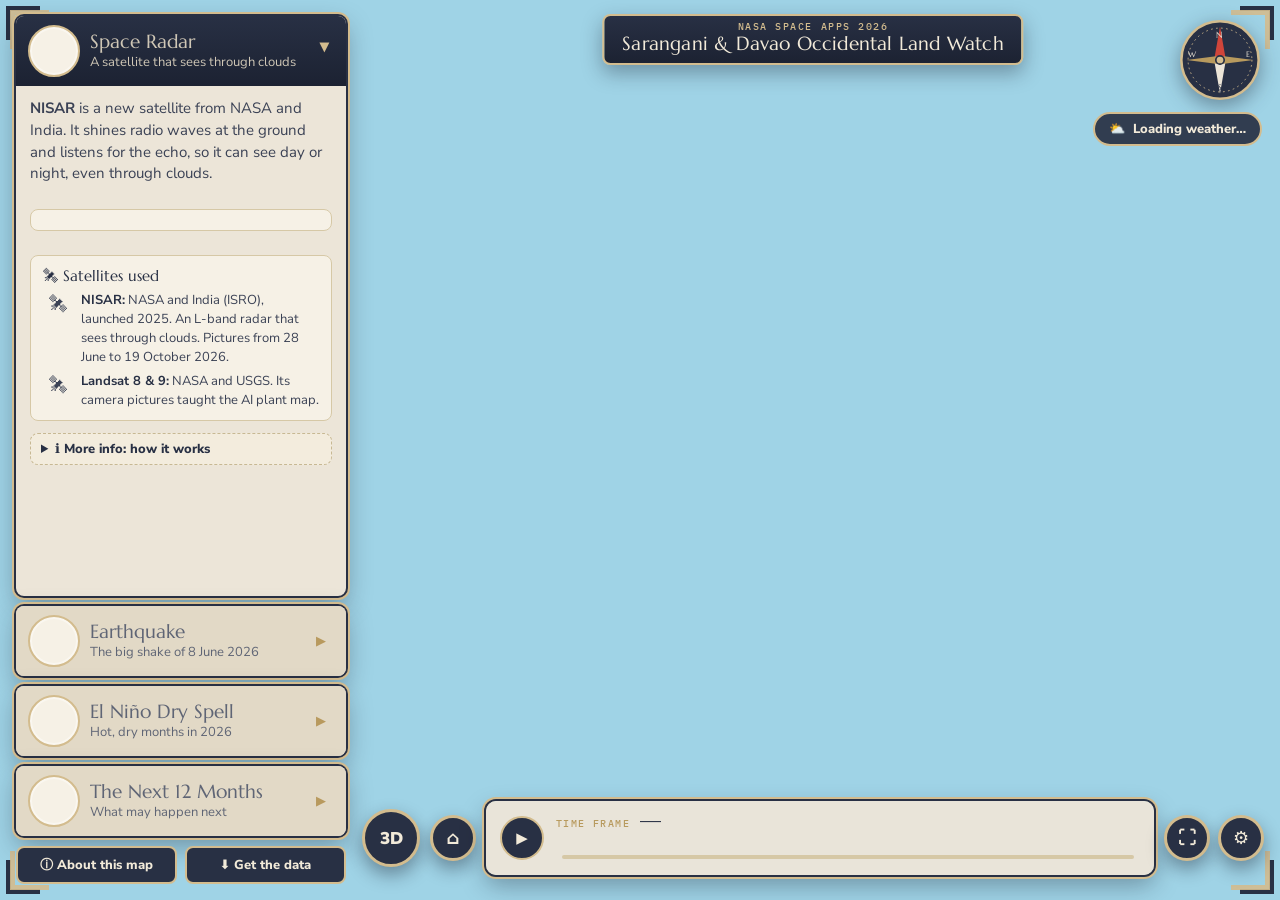
==== docs/index.html @ 18518cca "Web map: rename 'For grown-ups' boxes to 'More info' Co-Authored-By: Claude Opus 5.5 <noreply@anthro" ====
<!doctype html>
<html lang="en">
<head>
<meta charset="utf-8">
<meta name="viewport" content="width=device-width, initial-scale=1, viewport-fit=cover">
<meta name="mobile-web-app-capable" content="yes">
<meta name="apple-mobile-web-app-capable" content="yes">
<meta name="apple-mobile-web-app-status-bar-style" content="black-translucent">
<meta name="theme-color" content="#283044">
<link rel="manifest" href="manifest.webmanifest">
<title>Sarangani & Davao Occidental Land Watch</title>
<meta name="description" content="An easy map of Sarangani and Davao Occidental: NASA-ISRO NISAR space radar, the 8 June 2026 earthquake, the El Niño dry spell and what may happen in the next 12 months. NASA Space Apps 2026.">
<link rel="preconnect" href="https://fonts.googleapis.com">
<link rel="preconnect" href="https://fonts.gstatic.com" crossorigin>
<link rel="stylesheet" href="https://fonts.googleapis.com/css2?family=Marcellus&family=Nunito+Sans:opsz,wght@6..12,400;6..12,600;6..12,800;6..12,900&family=IBM+Plex+Mono:wght@500&display=swap">
<link rel="stylesheet" href="https://api.mapbox.com/mapbox-gl-js/v3.12.0/mapbox-gl.css">
<script src="https://api.mapbox.com/mapbox-gl-js/v3.12.0/mapbox-gl.js"></script>
<script src="config.js"></script>
<style>
/* Layout (from the team's sketch): a framed full-screen 3D map; a left column of four topic cards (F1–F4);
   compass top-right; a 3D button and a TIMEFRAME bar along the bottom of the map; About in the bottom-left corner.
   Words are written so a child can follow; the science sits in "More info" boxes. */
:root{
  --parch:#ece5d8; --parch2:#e2d9c6; --card:#f6f1e6; --ink:#3b4255; --ink2:#5f6575; --navy:#283044; --navy2:#1c2232;
  --gold:#d3bc8e; --gold2:#b89a5e; --teal:#3fb7b0; --quake:#d0453a; --leaf:#4f9a4a; --sun:#e8a33a; --sky:#5aa9d6;
  --display:"Marcellus", "Palatino Linotype", Georgia, serif;
  --body:"Nunito Sans", "Segoe UI", system-ui, sans-serif;
  --mono:"IBM Plex Mono", ui-monospace, Consolas, monospace;
  --railW:330px; --gap:16px; --barH:92px;
  color-scheme:light;
}
*{box-sizing:border-box}
[hidden]{display:none!important}
html,body{height:100%;margin:0;overflow:hidden;overscroll-behavior:none}
body{position:fixed;inset:0;width:100%;height:100%;height:100dvh}
body{font:15px/1.45 var(--body);color:var(--ink);background:#9fd3e6}
#map{position:absolute;inset:0;overflow:hidden}
#fx{position:absolute;inset:0;pointer-events:none;z-index:1}
button{font-family:var(--body)}
button:focus-visible,select:focus-visible,input:focus-visible,a:focus-visible,summary:focus-visible{outline:3px solid var(--gold2);outline-offset:2px}

/* frame corners */
.corner{position:absolute;width:34px;height:34px;z-index:2;pointer-events:none;border:5px solid var(--navy)}
.corner::after{content:"";position:absolute;inset:-5px;border:inherit;border-color:var(--gold);transform:translate(4px,4px);opacity:.9}
.c-tl{top:6px;left:6px;border-right:none;border-bottom:none}.c-tr{top:6px;right:6px;border-left:none;border-bottom:none}
.c-bl{bottom:6px;left:6px;border-right:none;border-top:none}.c-br{bottom:6px;right:6px;border-left:none;border-top:none}
.c-tr::after,.c-br::after{transform:translate(-4px,4px)} .c-bl::after{transform:translate(4px,-4px)} .c-br::after{transform:translate(-4px,-4px)}

/* title plate (top centre of the map) */
.plate{position:absolute;top:14px;left:calc(var(--railW) + var(--gap)*2 + (100vw - var(--railW) - var(--gap)*3)/2);transform:translateX(-50%);z-index:3;
  background:linear-gradient(180deg,var(--navy),var(--navy2));color:#f2ead9;border:2px solid var(--gold);border-radius:8px;padding:6px 18px 7px;text-align:center;
  box-shadow:0 8px 20px rgba(20,25,40,.35);white-space:nowrap}
.plate small{display:block;font:500 9.5px/1 var(--mono);letter-spacing:.16em;text-transform:uppercase;color:var(--gold)}
.plate b{font:400 19px/1.25 var(--display);letter-spacing:.01em}

/* left column of topic cards */
.rail{position:absolute;top:var(--gap);left:var(--gap);bottom:var(--gap);width:var(--railW);z-index:3;display:flex;flex-direction:column;gap:10px}
.card{background:var(--parch);border-radius:8px;box-shadow:0 0 0 2px var(--navy),0 0 0 4px var(--gold),0 10px 26px rgba(20,25,40,.35);display:flex;flex-direction:column;min-height:0;flex:none;overflow:hidden}
.card.open{flex:1}
.card-h{all:unset;cursor:pointer;display:grid;grid-template-columns:52px 1fr 18px;gap:10px;align-items:center;padding:9px 12px;background:var(--parch2)}
.card.open .card-h{background:linear-gradient(180deg,var(--navy),var(--navy2));color:#f2ead9}
.card-h .ic{width:52px;height:52px;border-radius:50%;display:grid;place-items:center;background:var(--card);border:2px solid var(--gold);box-shadow:inset 0 0 0 2px #fff6}
.card-h .ic svg{width:34px;height:34px}
.card-h b{display:block;font:400 19px/1.15 var(--display)}
.card-h span{display:block;font-size:13px;color:var(--ink2)}
.card.open .card-h span{color:#cfc7b6}
.card-h .chev{font-size:13px;color:var(--gold2);transition:transform .2s}
.card.open .card-h .chev{transform:rotate(90deg);color:var(--gold)}
.card-b{display:none;overflow-y:auto;overscroll-behavior:contain;padding:12px 14px 16px;min-height:0;flex:1}
.card.open .card-b{display:flex;flex-direction:column;gap:12px}
.lead{font-size:15px;margin:0}
.views{display:flex;flex-wrap:wrap;gap:6px}
.views button{border:2px solid #cdbf9f;background:var(--card);color:var(--ink);border-radius:999px;padding:6px 11px;font:800 13px var(--body);cursor:pointer;display:flex;gap:6px;align-items:center}
.views button[aria-pressed="true"]{background:var(--navy);border-color:var(--gold);color:#f2ead9}
.box{background:var(--card);border:1px solid #d6c8a6;border-radius:8px;padding:10px 12px}
.box h3{font:400 15px var(--display);color:var(--navy);margin:0 0 6px}
.legend .ramp{height:16px;border-radius:999px;margin:4px 0 4px;box-shadow:inset 0 0 0 1px rgba(0,0,0,.15)}
.legend .ends{display:flex;justify-content:space-between;gap:10px;font:800 12.5px var(--body);color:var(--ink)}
.legend .ends span:last-child{text-align:right}
.legend .nums{display:flex;justify-content:space-between;font:11px var(--mono);color:var(--ink2);margin-top:2px}
.legend ul{list-style:none;margin:0;padding:0;display:grid;gap:4px;font-size:13.5px}
.legend li{display:flex;gap:8px;align-items:center}
.sw{width:16px;height:16px;border-radius:4px;flex:none;border:1px solid rgba(0,0,0,.18)}
.vnote{font-size:14px;margin:0}
.seen{margin:8px 0 0;font-size:12.5px;color:var(--ink2)} .seen b{color:var(--navy)}
.sats{display:grid;gap:6px}
.sats div{display:grid;grid-template-columns:30px 1fr;gap:8px;align-items:start;font-size:13px}
.sats i{font-style:normal;font-size:18px;text-align:center}
.sats b{color:var(--navy)}
.big{display:grid;grid-template-columns:1fr 1fr;gap:8px}
.big div{background:var(--card);border:1px solid #d6c8a6;border-radius:8px;padding:8px 10px}
.big b{display:block;font:400 24px var(--display);color:var(--quake);font-variant-numeric:tabular-nums}
.big span{font-size:12.5px;color:var(--ink2)}
.big .wide{grid-column:1/-1}
.facts{display:grid;gap:6px;margin:0}
.facts div{display:grid;grid-template-columns:30px 1fr;gap:8px;align-items:start;font-size:14px}
.facts i{font-style:normal;font-size:20px;line-height:1.2;text-align:center}
.facts b{color:var(--navy)}
details{border:1px dashed #c7b893;border-radius:8px;padding:6px 10px;background:#f3ecdd}
summary{cursor:pointer;font:800 13px var(--body);color:var(--navy)}
details p,details li{font-size:13px;color:var(--ink2)}
details ul{padding-left:18px;margin:6px 0}
.note{font-size:13px;color:var(--ink2);margin:6px 0 0}
svg text{fill:var(--ink2);font:10px var(--mono)}
.xsec{width:100%;height:auto;border:1px solid #d6c8a6;border-radius:6px}
.xsec text{font:9.5px var(--mono);fill:#3b4255}
.mlt{width:100%;border-collapse:collapse;margin-top:6px;font-size:12.5px}.mlt th,.mlt td{border-bottom:1px solid #d6c8a6;padding:4px 6px;text-align:left}.mlt td.n{text-align:right;font-variant-numeric:tabular-nums}.mlt tr.best td{font-weight:800;color:var(--navy)}
.news{display:grid;gap:6px}
.news a{display:block;text-decoration:none;color:var(--ink);background:var(--card);border:1px solid #d6c8a6;border-left:3px solid var(--gold2);border-radius:6px;padding:7px 10px}
.news span{display:block;font:11px var(--mono);color:var(--ink2)} .news b{font-weight:700;font-size:13.5px}
.toggle{display:flex;gap:8px;align-items:center;font:700 14px var(--body);cursor:pointer}
.toggle input{width:18px;height:18px;accent-color:var(--navy)}
.foot{display:flex;gap:8px;flex:none}
.foot button,.foot a{flex:1;display:flex;gap:6px;align-items:center;justify-content:center;border:2px solid var(--gold);background:var(--navy);color:#f2ead9;border-radius:8px;padding:8px;font:800 13px var(--body);cursor:pointer;text-decoration:none}

/* bottom TIMEFRAME bar */
.bar{position:absolute;left:calc(var(--railW) + var(--gap)*2);right:var(--gap);bottom:var(--gap);height:var(--barH);z-index:3;display:grid;grid-template-columns:auto auto 1fr auto;gap:10px;align-items:center}
.round{width:58px;height:58px;border-radius:50%;border:3px solid var(--gold);background:var(--navy);color:#f2ead9;font:900 17px var(--body);cursor:pointer;box-shadow:0 8px 18px rgba(20,25,40,.4);display:grid;place-items:center}
.round[aria-pressed="false"]{background:var(--card);color:var(--navy)}
.round.sm{width:46px;height:46px;font-size:18px}
.tl{background:rgba(236,229,216,.97);border-radius:10px;box-shadow:0 0 0 2px var(--navy),0 0 0 4px var(--gold),0 10px 24px rgba(20,25,40,.35);padding:8px 14px 8px;display:grid;grid-template-columns:auto 1fr;gap:4px 12px;align-items:center;min-width:0}
.tl .play{grid-row:1/3;width:44px;height:44px;border-radius:50%;border:2px solid var(--gold);background:var(--navy);color:#f2ead9;font-size:15px;cursor:pointer}
.tl .play:disabled{opacity:.35;cursor:default}
.tl-top{display:flex;gap:10px;align-items:baseline;min-width:0}
.tl-top b{font:400 21px/1.1 var(--display);color:var(--navy);white-space:nowrap}
.tl-top span{font-size:12.5px;color:var(--ink2);white-space:nowrap;overflow:hidden;text-overflow:ellipsis}
.tl-top .tag{font:500 10px var(--mono);letter-spacing:.14em;color:var(--gold2);text-transform:uppercase}
.steps{display:flex;align-items:flex-end;min-width:0;height:30px;position:relative}
.steps::before{content:"";position:absolute;left:6px;right:6px;bottom:8px;height:4px;border-radius:2px;background:#d6c8a6}
.steps button{all:unset;flex:1;min-width:0;position:relative;height:30px;cursor:pointer;display:flex;flex-direction:column;align-items:center;justify-content:flex-end}
.steps button i{width:12px;height:12px;border-radius:50%;background:var(--card);border:2px solid var(--gold2);margin-bottom:4px;z-index:1}
.steps button[aria-current="true"] i{width:18px;height:18px;background:var(--navy);border-color:var(--gold);margin-bottom:1px}
.steps button span{position:absolute;top:-2px;font:700 10.5px var(--body);color:var(--ink2);white-space:nowrap}
.steps button[aria-current="true"] span{color:var(--navy)}

/* floating instruments */
.compass{position:absolute;top:max(18px,env(safe-area-inset-top));right:max(18px,env(safe-area-inset-right));width:84px;height:84px;z-index:3;cursor:pointer;border:none;background:none;padding:0;filter:drop-shadow(0 6px 10px rgba(20,25,40,.4))}
.compass svg{width:100%;height:100%;transition:transform .15s linear}
.wxchip{position:absolute;top:112px;right:18px;z-index:3;background:rgba(40,48,68,.92);color:#f2ead9;border:2px solid var(--gold);border-radius:999px;padding:6px 14px;font:800 13px var(--body);display:flex;gap:8px;align-items:center;cursor:pointer}
.wxchip i{font-style:normal}
.pop{position:absolute;right:18px;z-index:4;width:310px;max-width:calc(100vw - 36px);max-height:calc(100vh - 170px - var(--barH));overflow-y:auto;background:var(--parch);border-radius:8px;box-shadow:0 0 0 2px var(--navy),0 0 0 4px var(--gold),0 12px 30px rgba(20,25,40,.4);padding:12px 14px;display:flex;flex-direction:column;gap:10px}
.pop h3{font:400 17px var(--display);color:var(--navy);margin:0;display:flex;justify-content:space-between;align-items:center}
.pop h3 button{all:unset;cursor:pointer;font-size:18px;color:var(--ink2);padding:0 4px}
#wxpop{top:156px} #setpop{bottom:calc(var(--barH) + var(--gap) + 10px)}
.wx{display:grid;gap:6px}
.wx button{display:grid;grid-template-columns:28px 1fr auto;gap:10px;align-items:center;text-align:left;border:1px solid #d6c8a6;background:var(--card);border-radius:6px;padding:7px 10px;cursor:pointer;font:14px var(--body);color:var(--ink)}
.wx b{font-weight:800}.wx small{display:block;color:var(--ink2);font-size:12px}
.wx .t{font:400 20px var(--display);color:var(--navy)}
.chips{display:flex;gap:6px;flex-wrap:wrap}
.chips button{border:1px solid #c7b893;background:var(--card);color:var(--ink);border-radius:999px;padding:5px 11px;font:700 12.5px var(--body);cursor:pointer}
.chips button[aria-pressed="true"]{background:var(--navy);border-color:var(--gold);color:#f2ead9}
input[type=range]{width:100%;accent-color:var(--gold2)}
.mapboxgl-ctrl-group{border:1px solid var(--gold)!important;background:var(--card)!important}
.mapboxgl-ctrl-top-right{top:150px!important;right:8px!important}
.mapboxgl-ctrl-bottom-right{bottom:calc(var(--barH) + var(--gap) + 4px)!important}
.mapboxgl-ctrl-bottom-left{left:calc(var(--railW) + var(--gap)*2)!important;bottom:calc(var(--barH) + var(--gap) + 4px)!important}
/* markers */
.mapboxgl-marker{position:absolute;top:0;left:0}
.wp{width:34px;height:46px;cursor:pointer;filter:drop-shadow(0 3px 4px rgba(10,20,40,.5))}
.wp-label{position:absolute;top:44px;left:50%;transform:translateX(-50%);white-space:nowrap;font:800 11.5px var(--body);color:#fff;text-shadow:0 1px 2px #1c2232,0 0 6px #1c2232}
.mapboxgl-popup-content{font:13.5px var(--body);color:var(--ink);background:var(--parch);border:2px solid var(--gold);border-radius:6px;padding:12px 14px;box-shadow:0 8px 24px rgba(20,25,40,.35)}
.mapboxgl-popup-content b{font:400 16px var(--display);color:var(--navy)}
.mapboxgl-popup-tip{border-top-color:var(--gold)!important;border-bottom-color:var(--gold)!important}
/* about dialog and token */
dialog{border:none;border-radius:10px;padding:0;max-width:640px;width:calc(100vw - 32px);background:var(--parch);color:var(--ink);box-shadow:0 0 0 2px var(--navy),0 0 0 4px var(--gold),0 20px 50px rgba(20,25,40,.5)}
dialog::backdrop{background:rgba(20,25,40,.45)}
dialog .in{padding:18px 20px;max-height:80vh;overflow-y:auto}
dialog h2{font:400 22px var(--display);color:var(--navy);margin:0 0 8px}
dialog h3{font:400 16px var(--display);color:var(--navy);margin:14px 0 4px}
dialog ul{padding-left:18px;margin:4px 0;font-size:13.5px}
dialog .close{float:right;border:2px solid var(--gold);background:var(--navy);color:#f2ead9;border-radius:999px;padding:4px 12px;font:800 13px var(--body);cursor:pointer}
#token{position:absolute;inset:0;display:grid;place-items:center;background:var(--parch);z-index:9;padding:16px}
#token form{max-width:460px;display:grid;gap:10px}
#token input{font:14px var(--mono);padding:9px;border-radius:6px;border:1px solid #c7b893;background:var(--card)}
#token button{padding:10px;border-radius:6px;border:2px solid var(--gold);background:var(--navy);color:#f2ead9;font:800 14px var(--body);cursor:pointer}
.topicnav{display:none}

/* phones: topic icons in a row, the open card as a bottom sheet, the time bar just above it */
@media (max-width:760px){
  :root{--railW:0px;--gap:8px;--barH:74px;--sheet:44vh}
  .corner,.plate{display:none}
  .rail{top:auto;left:8px;right:8px;width:auto;bottom:8px;height:var(--sheet);gap:0;background:var(--parch);border-radius:10px;box-shadow:0 0 0 2px var(--navy),0 0 0 4px var(--gold),0 10px 26px rgba(20,25,40,.35);overflow:hidden}
  .topicnav{display:flex;gap:4px;padding:6px;background:var(--navy);flex:none}
  .topicnav button{flex:1;border:2px solid transparent;background:transparent;color:#f2ead9;border-radius:8px;padding:4px 2px;font:800 11px var(--body);display:flex;flex-direction:column;align-items:center;gap:2px;cursor:pointer}
  .topicnav button svg{width:26px;height:26px}
  .topicnav button[aria-selected="true"]{background:var(--parch);color:var(--navy);border-color:var(--gold)}
  .card{box-shadow:none;border-radius:0;display:none}
  .card.open{display:flex}
  .card-h{display:none}
  .foot{padding:6px 8px 8px;background:var(--parch)}
  .bar{left:8px;right:8px;bottom:calc(var(--sheet) + 16px);grid-template-columns:auto 1fr auto;gap:6px}
  .bar #home{display:none}
  .round{width:48px;height:48px;font-size:14px}
  .round.sm{width:40px;height:40px}
  .tl{padding:6px 10px;gap:2px 8px}
  .tl .play{width:36px;height:36px}
  .tl-top b{font-size:16px} .tl-top .tag{display:none}
  .steps button:not([aria-current="true"]) span{display:none}
  .compass{width:60px;height:60px}
  .wxchip{top:80px;right:10px;font-size:12px}
  #wxpop{top:118px}
  .mapboxgl-ctrl-top-right{top:116px!important}
  .mapboxgl-ctrl-bottom-left,.mapboxgl-ctrl-bottom-right{bottom:calc(var(--sheet) + var(--barH) + 22px)!important;left:8px!important}
}
@media (min-width:761px) and (max-height:820px){
  .card:not(.open) .card-h{grid-template-columns:38px 1fr 14px;padding:6px 10px}
  .card:not(.open) .card-h .ic{width:38px;height:38px} .card:not(.open) .card-h .ic svg{width:26px;height:26px}
  .card:not(.open) .card-h b{font-size:16px} .card:not(.open) .card-h span span{display:none}
  .rail{gap:8px} .foot button,.foot a{padding:6px}
}
.fshint{position:absolute;left:calc(var(--railW) + var(--gap)*2 + (100vw - var(--railW) - var(--gap)*3)/2);top:76px;transform:translateX(-50%);z-index:5;background:var(--navy);color:#f2ead9;border:2px solid var(--gold);border-radius:999px;padding:8px 16px;font:800 14px var(--body);cursor:pointer;box-shadow:0 8px 20px rgba(20,25,40,.4)}
@media (prefers-reduced-motion: reduce){ *{transition:none!important} }
</style>
</head>
<body>
<div id="map" role="region" aria-label="3D map of Sarangani and Davao Occidental"></div>
<canvas id="fx" aria-hidden="true"></canvas>
<div class="corner c-tl"></div><div class="corner c-tr"></div><div class="corner c-bl"></div><div class="corner c-br"></div>

<div id="token" hidden>
  <form id="tokenForm">
    <b style="font:400 22px var(--display);color:var(--navy)">Paste your public Mapbox token</b>
    <p class="note">Paste a public token (starts with <code>pk.</code>) from account.mapbox.com. It is kept only in this browser.</p>
    <input id="tokenInput" placeholder="pk.eyJ1Ijoi…" autocomplete="off" spellcheck="false" required>
    <button type="submit">Open the map</button>
  </form>
</div>

<div class="plate"><small>NASA Space Apps 2026</small><b>Sarangani &amp; Davao Occidental Land Watch</b></div>

<button class="compass" id="compass" aria-label="Turn the map so north is up">
  <svg viewBox="0 0 100 100" id="rose">
    <circle cx="50" cy="50" r="46" fill="#283044" stroke="#d3bc8e" stroke-width="3"/>
    <circle cx="50" cy="50" r="38" fill="none" stroke="#d3bc8e" stroke-width="1" stroke-dasharray="2 4"/>
    <polygon points="50,10 57,50 50,44 43,50" fill="#d0453a"/>
    <polygon points="50,90 57,50 50,56 43,50" fill="#ece5d8"/>
    <polygon points="10,50 50,45 44,50 50,55" fill="#b89a5e"/>
    <polygon points="90,50 50,45 56,50 50,55" fill="#b89a5e"/>
    <circle cx="50" cy="50" r="5" fill="#d3bc8e" stroke="#283044" stroke-width="2"/>
    <text x="50" y="24" text-anchor="middle" style="font:11px Marcellus,Georgia,serif;fill:#ece5d8">N</text>
    <text x="50" y="86" text-anchor="middle" style="font:9px Marcellus,Georgia,serif;fill:#283044">S</text>
    <text x="17" y="47" text-anchor="middle" style="font:9px Marcellus,Georgia,serif;fill:#ece5d8">W</text>
    <text x="83" y="47" text-anchor="middle" style="font:9px Marcellus,Georgia,serif;fill:#ece5d8">E</text>
  </svg>
</button>
<button class="wxchip" id="wxchip" aria-expanded="false" aria-controls="wxpop"><i>⛅</i><span>Loading weather…</span></button>

<div class="pop" id="wxpop" hidden>
  <h3>Weather right now <button aria-label="Close" data-close="wxpop">✕</button></h3>
  <div class="wx" id="wxlist"><p class="note">Loading live weather…</p></div>
  <p class="note" id="wxtime" style="margin:0"></p>
  <div class="chips">
    <button id="fx-clouds" aria-pressed="true">☁ Clouds</button>
    <button id="fx-rain" aria-pressed="false">🌧 Rain</button>
    <button id="fx-live" aria-pressed="true">Follow real weather</button>
  </div>
  <p class="note" style="margin:0">Tap a town to fly there. The clouds and rain on the map follow the real weather in these towns.</p>
</div>

<div class="pop" id="setpop" hidden>
  <h3>Map settings <button aria-label="Close" data-close="setpop">✕</button></h3>
  <label class="note" for="opacity" style="margin:0">See-through colours</label>
  <input type="range" id="opacity" min="0" max="100" value="80">
  <div class="chips">
    <button data-light="dawn" aria-pressed="false">🌅 Dawn</button>
    <button data-light="day" aria-pressed="true">☀ Day</button>
    <button data-light="dusk" aria-pressed="false">🌇 Dusk</button>
    <button data-light="night" aria-pressed="false">🌙 Night</button>
  </div>
  <div class="chips">
    <button id="b3dobj" aria-pressed="true">🏠 3D buildings</button>
    <button id="labels" aria-pressed="true">🔤 Place names</button>
    <button id="roadsTop" aria-pressed="true">🛣 Roads on top</button>
  </div>
  <div class="chips" id="towns"></div>
</div>

<aside class="rail" id="rail" aria-label="Topics">
  <nav class="topicnav" id="topicnav" role="tablist" aria-label="Topics"></nav>

  <section class="card open" data-topic="radar">
    <button class="card-h" aria-expanded="true"><span class="ic" data-icon="radar"></span><span><b>Space Radar</b><span>A satellite that sees through clouds</span></span><span class="chev">▶</span></button>
    <div class="card-b">
      <p class="lead"><b>NISAR</b> is a new satellite from NASA and India. It shines radio waves at the ground and listens for the echo, so it can see day or night, even through clouds.</p>
      <div class="views" data-views="radar"></div>
      <div class="box legend" data-legend="radar"></div>
      <p class="vnote" data-vnote="radar"></p>
      <div class="box"><h3>🛰 Satellites used</h3><div class="sats"><div><i>🛰</i><span><b>NISAR:</b> NASA and India (ISRO), launched 2025. An L-band radar that sees through clouds. Pictures from 28 June to 19 October 2026.</span></div><div><i>🛰</i><span><b>Landsat 8 & 9:</b> NASA and USGS. Its camera pictures taught the AI plant map.</span></div></div></div>
      <details><summary>ℹ More info: how it works</summary>
        <p>NISAR L2 GCOV (NASA-ISRO, provisional): HH and HV backscatter from 10 m multilooked to 30 m. Each month averages every pass in power: September (4 passes) and October (3 dates, 7 frames) each cover both provinces. June (one pass, 28 June) is left out of the monthly view.</p>
        <p>"What changed" (September → October): for every same-track, same-frame pair (20/23/25 Sep → 14/17/19 Oct), the later pass minus the earlier in dB, then averaged per pixel: 5 HH pairs (99.9% of the area, median +0.46 dB, 10% rose by more than 2 dB) and 3 HV pairs (87%, median +0.34 dB). Same geometry in each pair, so the change is on the ground. It matches the rain record: 28 mm in August, 68 mm in September, 122 mm in October (GPM IMERG). The single-pass pairs from 28 June are in the data repository.</p>
        <p>"AI plant map": gradient-boosted trees learned Landsat EVI and NDMI from NISAR HH/HV, texture and SRTM terrain (168,000 pixels seen by both within 8 days). 5 km block cross-validation:</p>
        <table class="mlt" id="mltable"></table>
        <p>"Land types": a classifier learned the 2020 land-cover map from June–October NISAR statistics plus terrain, then mapped 2026. Confident disagreement with 2020 is shown as possible change.</p>
        <table class="mlt" id="lctable"></table>
      </details>
    </div>
  </section>

  <section class="card" data-topic="quake">
    <button class="card-h" aria-expanded="false"><span class="ic" data-icon="quake"></span><span><b>Earthquake</b><span>The big shake of 8 June 2026</span></span><span class="chev">▶</span></button>
    <div class="card-b">
      <p class="lead">A very strong earthquake shook the area. See where hills may have slid.</p>
      <div class="views" data-views="quake"></div>
      <div class="box legend" data-legend="quake"></div>
      <p class="vnote" data-vnote="quake"></p>
      <label class="toggle" id="spotsRow"><input type="checkbox" id="spots" checked> 🔴 Show possible landslide spots</label>
      <div class="big">
        <div><b>305</b><span>spots where a hill may have slid</span></div>
        <div><b>165 ha</b><span>of bare ground, about 230 football fields</span></div>
      </div>
      <div class="box"><h3>🌏 What happened</h3>
<div class="facts">
        <div><i>🕖</i><span><b>When:</b> Monday 8 June 2026, 7:37 in the morning, the first day of school.</span></div>
        <div><i>📍</i><span><b>Where:</b> under the sea, about 32 km south of Maasim (the red circle on the map).</span></div>
        <div><i>💥</i><span><b>How strong:</b> magnitude 7.8. That is a very big earthquake.</span></div>
        <div><i>❓</i><span><b>Why:</b> the sea floor slowly slides under Mindanao at the <b>Cotabato Trench</b>. It got stuck, then suddenly slipped.</span></div>
        <div><i>🌊</i><span><b>What happened:</b> a tsunami (up to 2.5 m), parts of the coast pushed up by up to 2 m, hills slid, many houses broke. At least 106 people died.</span></div>
      </div>
      <svg class="xsec" viewBox="0 0 320 132" role="img" aria-label="Drawing: the sea floor sinks under Mindanao at the Cotabato Trench; the earthquake started where they were stuck.">
        <rect x="0" y="0" width="320" height="132" fill="#f6f1e6"/>
        <path d="M0 44 L118 44 L136 54 L320 120 L320 132 L0 132 Z" fill="#c9b78f"/>
        <path d="M0 44 L118 44 L136 54 L320 120" fill="none" stroke="#7c6a45" stroke-width="2"/>
        <path d="M136 54 L150 38 L200 26 L260 20 L320 18 L320 120 Z" fill="#9fc98a" opacity=".9"/>
        <path d="M150 38 L200 26 L260 20 L320 18" fill="none" stroke="#4f9a4a" stroke-width="2"/>
        <path d="M0 40 H132" stroke="#56c3d6" stroke-width="5" opacity=".5"/>
        <polygon points="186,74 189,82 197,82 191,87 193,95 186,90 179,95 181,87 175,82 183,82" fill="#d0453a" stroke="#fff6d8"/>
        <path d="M60 60 L100 70" stroke="#283044" stroke-width="1.5" marker-end="url(#ar)"/>
        <path d="M214 34 V22" stroke="#283044" stroke-width="1.5" marker-end="url(#ar)"/>
        <defs><marker id="ar" viewBox="0 0 6 6" refX="5" refY="3" markerWidth="6" markerHeight="6" orient="auto"><path d="M0 0 L6 3 L0 6 Z" fill="#283044"/></marker></defs>
        <text x="6" y="34">sea</text><text x="104" y="35">trench</text><text x="246" y="13">Mindanao</text>
        <text x="20" y="80">sea floor slides under</text><text x="200" y="104">★ quake started here</text><text x="220" y="38">coast pushed up</text>
      </svg>
      </div>
      <div class="box"><h3>🛰 Satellites used</h3><div class="sats"><div><i>🛰</i><span><b>Landsat 8 & 9:</b> NASA and USGS. Camera pictures before and after the quake show where hills turned bare (HLS, 30 m).</span></div><div><i>🚀</i><span><b>SRTM:</b> A radar flown on the Space Shuttle Endeavour in 2000. It measured how high and steep the land is.</span></div></div></div>
      <details><summary>ℹ More info: how we found the landslides</summary>
        <p>Landsat HLS EVI before (1 Mar – 7 Jun 2026) and after (9 Jun – 25 Sep 2026). A spot counts when the slope is at least 20°, EVI fell from at least 0.35 to at most 0.20, and the drop is at least 0.25 more than the normal seasonal change seen in 2025 (sieve ≥ 3 pixels). Two thirds of the area is south of 5.9°N, around Glan (about 31 ha) and Jose Abad Santos (about 63 ha). PhilSA estimated about 138 ha. Spots get far more common on steeper slopes (3, 14 and 30 per 10,000 vegetated pixels at 15–25°, 25–35° and over 35°). About 30% of the area could not be checked because every view was cloudy. Not field-checked: heavy rain or land clearing can look like a slide.</p>
        <p>Event: Mw 7.8, epicentre 5.60°N 125.06°E, depth 33 km (PHIVOLCS) or 57 km (USGS), thrust faulting at the Cotabato Trench. Tsunami 1.48 m on the Kiamba tide gauge; about 138,500 homes damaged (NDRRMC, 21 July); more than 8,500 aftershocks.</p>
      </details>
      <div class="box"><h3>📰 In the news</h3>
        <div class="news">
          <a href="https://www.phivolcs.dost.gov.ph/primer-on-the-08-june-2026-magnitude-mw-7-8-offshore-sarangani-earthquake/" target="_blank" rel="noopener"><span>PHIVOLCS · 8 Jun 2026</span><b>Primer on the Mw 7.8 offshore Sarangani earthquake</b></a>
          <a href="https://www.pbs.org/newshour/world/a-7-8-magnitude-quake-in-the-philippines-kills-at-least-32-collapses-buildings-and-triggers-tsun" target="_blank" rel="noopener"><span>PBS NewsHour / AP · 8 Jun 2026</span><b>A 7.8 magnitude quake in the Philippines collapses buildings and triggers tsunami</b></a>
          <a href="https://www.sunstar.com.ph/manila/magnitude-78-quake-jolts-sarangani-shakes-large-parts-of-mindanao" target="_blank" rel="noopener"><span>SunStar · 8 Jun 2026</span><b>Magnitude 7.8 quake jolts Sarangani, shakes large parts of Mindanao</b></a>
          <a href="https://newswav.com/article/phivolcs-trench-movement-may-be-behind-deadly-quake-A2606_wqShiY" target="_blank" rel="noopener"><span>The Manila Times · 8 Jun 2026</span><b>Phivolcs: Trench movement may be behind deadly quake</b></a>
          <a href="https://www.gmanetwork.com/regionaltv/news/114348/first-day-of-classes-marred-by-m78-quake-off-gensan/story/" target="_blank" rel="noopener"><span>GMA Regional TV · Jun 2026</span><b>First day of classes marred by M7.8 quake off GenSan</b></a>
          <a href="https://adinet.ahacentre.org/report/philippines-m78-earthquake-in-regions-ix-xi-xii-and-barmm-20260608" target="_blank" rel="noopener"><span>AHA Centre · situation report</span><b>Philippines, M7.8 earthquake in Regions IX, XI, XII and BARMM</b></a>
          <a href="https://en.wikipedia.org/wiki/2026_Mindanao_earthquake" target="_blank" rel="noopener"><span>Wikipedia · summary with sources</span><b>2026 Mindanao earthquake</b></a>
        </div>
      </div>
    </div>
  </section>

  <section class="card" data-topic="nino">
    <button class="card-h" aria-expanded="false"><span class="ic" data-icon="nino"></span><span><b>El Niño Dry Spell</b><span>Hot, dry months in 2026</span></span><span class="chev">▶</span></button>
    <div class="card-b">
      <p class="lead"><b>El Niño</b> is when the Pacific Ocean gets warmer than usual. Here it means <b>less rain</b>, so plants get thirsty and the ground gets hotter.</p>
      <div class="views" data-views="nino"></div>
      <label class="toggle" id="cmpRow"><input type="checkbox" id="cmp"> Compare with the same month last year</label>
      <div class="box legend" data-legend="nino"></div>
      <p class="vnote" data-vnote="nino"></p>
      <div class="box"><h3>📈 The whole area, month by month</h3>
        <svg id="chart" viewBox="0 0 320 150" width="100%" role="img" aria-label="Monthly average plant greenness and ground temperature"></svg>
        <p class="note" style="margin:0">Green line: how green the plants are. Red line: how hot the ground is in the day. In April 2026, plants were the least green and the ground was very hot.</p>
      </div>
      <div class="box"><h3>🛰 Satellites used</h3><div class="sats"><div><i>🛰</i><span><b>Terra (MODIS):</b> A NASA satellite that sees the whole area every day: plant greenness (250 m) and ground heat (1 km).</span></div><div><i>🛰</i><span><b>Landsat 8 & 9:</b> Sharper pictures (30 m) for plant water and water on land.</span></div><div><i>🛰</i><span><b>GPM:</b> NASA and Japan (JAXA) rain satellites: how much rain fell each month.</span></div></div></div>
      <details><summary>ℹ More info: the data</summary>
        <p>Plants: MODIS MOD13Q1 NDVI, monthly maximum, 250 m. Ground heat: MODIS MOD11A2 daytime land surface temperature, 1 km. "Compare with last year" is 2026 minus the same month in 2025. Plant water (NDMI) and water on land (NDWI) are quarterly medians of Landsat HLS L30, 30 m.</p>
      </details>
    </div>
  </section>

  <section class="card" data-topic="next">
    <button class="card-h" aria-expanded="false"><span class="ic" data-icon="next"></span><span><b>The Next 12 Months</b><span>What may happen next</span></span><span class="chev">▶</span></button>
    <div class="card-b">
      <p class="lead">Scientists expect a <b>strong El Niño</b> until early 2027. We looked at what happened in every El Niño since 2000 to guess what may come next.</p>
      <div class="big">
        <div class="wide"><b id="o-rain">–</b><span id="o-rain-t">of the normal rain, from November to April</span></div>
        <div><b id="o-land">–</b><span id="o-land-t">of the land may be browner than normal</span></div>
        <div><b id="o-heat">–</b><span id="o-heat-t">hotter ground in April 2027</span></div>
      </div>
      <div class="views" data-views="next"></div>
      <div class="box legend" data-legend="next"></div>
      <p class="vnote" data-vnote="next"></p>
      <div class="box"><h3>🌧 Rain: what fell and what we expect</h3>
        <svg id="rainchart" viewBox="0 0 320 176" width="100%" role="img" aria-label="Monthly rain, January 2025 to October 2027"></svg>
        <p class="note" style="margin:0" id="rainnote"></p>
      </div>
      <div class="box"><h3>💧 Water</h3><p class="note" style="margin:0" id="waternote"></p></div>
      <div class="box"><h3>🛰 Satellites used</h3><div class="sats"><div><i>🛰</i><span><b>Terra (MODIS):</b> 26 years of plant greenness and ground heat, 2000–2026, to learn from past El Niños.</span></div><div><i>🛰</i><span><b>GPM (and TRMM before it):</b> Rain since 1998.</span></div><div><i>🌊</i><span><b>Ocean temperature (NOAA):</b> The El Niño number (ONI) from ships, buoys and satellites over the Pacific.</span></div></div></div>
      <details><summary>ℹ More info: can we trust it?</summary>
        <p>We hid each past El Niño, predicted it from the others, then checked.</p>
        <table class="mlt" id="hindtable"></table>
        <p id="hindnote"></p>
        <p>Method: for every 250 m MODIS pixel and every month ahead, the EVI anomaly (after removing that pixel's seasons and 2000–2026 trend) is modelled as a + b·ONI(Nov–Jan) + c·(Sep–Oct anomaly). Rainfall uses 28 years of GPM IMERG V07 over the two provinces. The scenario uses ONI +2.5 °C (range +2.0 to +3.0), following NOAA CPC on 8 Oct 2026. This is a scenario, not a weather forecast. It cannot know about typhoons, fires or land clearing.</p>
      </details>
    </div>
  </section>

  <div class="foot">
    <button id="aboutBtn">ⓘ About this map</button>
    <a href="https://github.com/monteropeterdominic-arch/sarangani-davao-occidental-nisar" target="_blank" rel="noopener">⬇ Get the data</a>
  </div>
</aside>

<div class="bar" role="group" aria-label="Time frame">
  <button class="round" id="b3d" aria-pressed="true" title="3D view on or off">3D</button>
  <button class="round sm" id="home" aria-label="Show the whole area" title="Whole area">⌂</button>
  <div class="tl">
    <button class="play" id="play" aria-label="Play">▶</button>
    <div class="tl-top"><span class="tag">Time frame</span><b id="when">—</b><span id="whatnow"></span></div>
    <div class="steps" id="steps"></div>
  </div>
  <div style="display:flex;gap:8px"><button class="round sm" id="fs" aria-label="Full screen" title="Full screen">⛶</button><button class="round sm" id="gear" aria-label="Map settings" aria-expanded="false" aria-controls="setpop" title="Map settings">⚙</button></div>
</div>
<button class="fshint" id="fshint" hidden>⛶ Go full screen</button>

<dialog id="about">
  <div class="in">
    <button class="close" id="aboutClose">Close</button>
    <h2>About this map</h2>
    <p>This map shows how the land in <b>Sarangani</b> and <b>Davao Occidental</b> changed after the big earthquake of 8 June 2026 and during the 2026 El Niño, and what may happen next. It was made for the NASA Space Apps Challenge 2026.</p>
    <h3>How to use it</h3>
    <ul>
      <li>Pick a topic on the left. Then pick what to look at (the round buttons).</li>
      <li>Use the <b>time frame</b> at the bottom to move through the months. ▶ plays them like a movie.</li>
      <li>Drag to move, scroll to zoom, right-click and drag (or two fingers) to turn and tilt. The <b>3D</b> button flattens or tilts the map. The compass turns north back up.</li>
    </ul>
    <h3>Where the data comes from</h3>
    <ul>
      <li>NISAR L2 GCOV radar (NASA-ISRO, provisional), HH and HV, 30 m; 28 Jun – 19 Oct 2026</li>
      <li>Landsat HLS L30 (EVI, NBR, NDMI, NDWI), 30 m, Jan 2025 – Sep 2026</li>
      <li>MODIS MOD13Q1 NDVI/EVI (250 m) and MOD11A2 land temperature (1 km), 2000 – Oct 2026</li>
      <li>Rain: NASA GPM IMERG V07, 1998 – Oct 2026. El Niño: NOAA CPC Oceanic Niño Index and ENSO discussion (8 Oct 2026), IRI forecast</li>
      <li>SRTM 30 m elevation; 2020 regional land cover (province outlines)</li>
      <li>Earthquake facts: PHIVOLCS, USGS, NDRRMC, AHA Centre, AP</li>
      <li>Live weather: Open-Meteo. Basemap, 3D buildings and terrain: Mapbox Standard</li>
    </ul>
    <h3>Things to know</h3>
    <ul>
      <li>NISAR's first picture here is 28 June, after the earthquake, so the radar shows the months after, not the shaking itself. Ground lifting needs NISAR interferometry (GUNW) spanning 8 June.</li>
      <li>About 30% of the area could not be checked for landslides because it was cloudy in every Landsat view.</li>
      <li>The 12-month outlook is a scenario based on a strong El Niño, not a weather forecast.</li>
      <li>The clouds and rain on the map are a drawing driven by the real weather numbers, not satellite cloud pictures.</li>
    </ul>
    <p class="note">All layers as GeoTIFFs: <a href="https://github.com/monteropeterdominic-arch/sarangani-davao-occidental-nisar" target="_blank" rel="noopener">github.com/monteropeterdominic-arch/sarangani-davao-occidental-nisar</a></p>
  </div>
</dialog>

<script>
(async function(){
  const store={get(k){try{return localStorage.getItem(k)}catch(e){return null}},set(k,v){try{localStorage.setItem(k,v)}catch(e){}}};
  let token=(window.MAPBOX_TOKEN||'').trim()||store.get('mbtoken')||'';
  if(!token){
    const t=document.getElementById('token'); t.hidden=false;
    token=await new Promise(res=>document.getElementById('tokenForm').addEventListener('submit',e=>{e.preventDefault();const v=document.getElementById('tokenInput').value.trim();store.set('mbtoken',v);t.hidden=true;res(v);}));
  }
  mapboxgl.accessToken=token;
  const M=await (await fetch('data/manifest.json')).json();
  const byFam={}; M.layers.forEach(l=>{(byFam[l.family]=byFam[l.family]||[]).push(l)});
  const byId=Object.fromEntries(M.layers.map(l=>[l.id,l]));
  const phone=()=>window.innerWidth<=760;
  const pad=()=>phone()?{left:0,top:60,right:0,bottom:Math.round(window.innerHeight*0.44)+90}:{left:350,top:60,right:90,bottom:110};
  // towns: approximate town-centre coordinates, for navigation and weather points
  const TOWNS=[['Maasim',125.0017,5.8608],['Kiamba',124.6247,5.9894],['Alabel',125.2903,6.1017],['Glan',125.2047,5.8222],['Malita',125.6111,6.4133],['General Santos',125.1716,6.1164]];
  const HOME={center:[125.12,6.02],zoom:phone()?7.9:8.5,pitch:62,bearing:-28};

  // ---------- icons ----------
  const ICON={
    radar:`<svg viewBox="0 0 40 40"><rect x="15" y="15" width="10" height="10" rx="2" fill="#283044" stroke="#d3bc8e" stroke-width="1.5" transform="rotate(-30 20 20)"/><g transform="rotate(-30 20 20)"><rect x="3" y="17" width="10" height="6" fill="#5aa9d6" stroke="#283044" stroke-width="1.2"/><rect x="27" y="17" width="10" height="6" fill="#5aa9d6" stroke="#283044" stroke-width="1.2"/></g><path d="M12 32 q4 4 8 0 M9 35 q7 6 14 0" fill="none" stroke="#3fb7b0" stroke-width="2" stroke-linecap="round"/></svg>`,
    quake:`<svg viewBox="0 0 40 40"><path d="M3 27 H11 L14 18 L18 34 L22 10 L26 30 L29 22 H37" fill="none" stroke="#d0453a" stroke-width="2.6" stroke-linejoin="round" stroke-linecap="round"/><path d="M6 35 H34" stroke="#7c6a45" stroke-width="2" stroke-linecap="round"/></svg>`,
    nino:`<svg viewBox="0 0 40 40"><circle cx="20" cy="17" r="7" fill="#f2c46d" stroke="#b89a5e" stroke-width="1.5"/><g stroke="#e8a33a" stroke-width="2" stroke-linecap="round"><path d="M20 4v3M20 27v3M7 17h3M30 17h3M10.5 7.5l2 2M27.5 7.5l-2 2M10.5 26.5l2-2M27.5 26.5l-2-2"/></g><path d="M8 35 q3-3 6 0 q3 3 6 0 q3-3 6 0 q3 3 6 0" fill="none" stroke="#b89a5e" stroke-width="2" stroke-linecap="round"/></svg>`,
    next:`<svg viewBox="0 0 40 40"><rect x="6" y="9" width="24" height="23" rx="3" fill="#f6f1e6" stroke="#283044" stroke-width="2"/><path d="M6 15 H30" stroke="#283044" stroke-width="2"/><path d="M12 6v6M24 6v6" stroke="#283044" stroke-width="2" stroke-linecap="round"/><path d="M11 25 q5-7 11-3" fill="none" stroke="#3fb7b0" stroke-width="2.2" stroke-linecap="round"/><path d="M26 18 l8 7 -8 7z" fill="#d0453a"/></svg>`};
  document.querySelectorAll('[data-icon]').forEach(e=>e.innerHTML=ICON[e.dataset.icon]);

  // ---------- topics, views and their time steps ----------
  const mo=l=>new Date(l.start+'T00:00:00').toLocaleString('en',{month:'short'});
  const moY=l=>new Date(l.start+'T00:00:00').toLocaleString('en',{month:'long',year:'numeric'});
  const shortY=l=>{const d=new Date(l.start+'T00:00:00');return d.toLocaleString('en',{month:'short'})+" '"+String(d.getFullYear()).slice(2)};
  const qtr=l=>{const a=new Date(l.start+'T00:00:00'),b=new Date(l.end+'T00:00:00');return `${a.toLocaleString('en',{month:'short'})}–${b.toLocaleString('en',{month:'short'})} ${b.getFullYear()}`};
  const fam=f=>byFam[f]||[];
  const monthly=(f,label=moY)=>()=>fam(f).map(l=>({l,label:label(l),short:shortY(l)}));
  const pairDate=s=>{const d=new Date(s.slice(0,4)+'-'+s.slice(4,6)+'-'+s.slice(6)+'T00:00:00');return d.getDate()+' '+d.toLocaleString('en',{month:'short'})};
  const CHG=M.layers.filter(l=>l.group==='nisar'&&/_hh_/.test(l.id)).map(l=>{const m=l.id.match(/_(\d{8})_(\d{8})$/);return {l,a:m[1],b:m[2]}}).sort((x,y)=>(x.a+x.b).localeCompare(y.a+y.b));
  const TOPICS={
    radar:{views:[
      {id:'hv',chip:'🌳 Trees & plants',sat:'NISAR',steps:monthly('nisarm_hv'),lo:'water, bare ground or shadow',hi:'thick trees and leaves',
        note:'Bright places have lots of trees and leaves. Dark places are water, bare ground, or the shady side of a hill.'},
      {id:'hh',chip:'💧 Wet ground',sat:'NISAR',steps:monthly('nisarm_hh'),lo:'dry and smooth',hi:'wet or bumpy',
        note:'Brighter ground is wetter or bumpier. In October the rain came back, so many places got brighter.'},
      {id:'ai',chip:'🤖 AI plant map',sat:'NISAR, taught by Landsat 8 & 9',steps:monthly('mlm_evi'),lo:'few plants',hi:'lots of plants',
        note:'A computer learned to turn radar into a plant map, so we can see plants even under the clouds. It gets the big picture right, not every field.'},
      {id:'chg',chip:'🔄 What changed',sat:'NISAR',start:0,steps:()=>[[byId.nisarmchg_hh,'Wet ground: September → October','Wet ground'],[byId.nisarmchg_hv,'Plants: September → October','Plants']].filter(x=>x[0]).map(([l,label,short])=>({l,label,short})),
        lo:{nisarmchg_hh:'got drier',nisarmchg_hv:'fewer leaves'},hi:{nisarmchg_hh:'got wetter',nisarmchg_hv:'more leaves'},
        note:{nisarmchg_hh:'How the ground changed from September to October. The satellite looks at each place from the same spot in space both months. Teal got wetter, brown got drier. The rain came back in October, so most of the land got wetter.',
              nisarmchg_hv:'How the plants changed from September to October. Teal has more leaves and branches echoing back, brown has fewer. Big brown patches can be cleared land or harvested fields.'}},
      {id:'lc',chip:'🗺 Land types',sat:'NISAR, taught by the 2020 land map',steps:()=>[[byId.ml_lc_2020,'2020 map','2020'],[byId.ml_lc_2026,'2026, seen by radar AI','2026'],[byId.ml_lc_change,'What changed since 2020','Changed']].filter(x=>x[0]).map(([l,label,short])=>({l,label,short})),
        note:'Forest, farms, towns and water. The AI made the 2026 map from radar alone. "What changed" shows places that may be different from 2020; they are places to check, not proof.'}]},
    quake:{views:[
      {id:'slides',chip:'⛰ Landslides',sat:'Landsat 8 & 9',steps:()=>[[byId.eq_evi_pre,'Before the quake (Mar – 7 Jun)','Before'],[byId.eq_evi_post,'After the quake (9 Jun – Sep)','After'],[byId.eq_evi_excess,'What changed','Changed']].map(([l,label,short])=>({l,label,short})),start:2,
        lo:{eq_evi_excess:'lost plants'}, hi:{eq_evi_excess:'gained plants'}, lo2:'few plants', hi2:'lots of plants',
        note:{eq_evi_pre:'How green the land was before the earthquake.',eq_evi_post:'How green the land was after the earthquake. Look for hills that turned bare.',eq_evi_excess:'Brown shows where plants were lost after the quake, more than in a normal year. The red spots are steep hills that turned bare: possible landslides. Tap one.'}},
      {id:'slope',chip:'📐 Steep hills',sat:'SRTM (Space Shuttle radar)',steps:()=>[{l:byId.slope,label:'How steep the land is',short:''}],lo:'flat',hi:'very steep',
        note:'Landslides happen most on steep hills (dark red). Most possible slides are on slopes steeper than 25°.'},
      {id:'check',chip:'☁ Where we could look',sat:'Landsat 8 & 9',steps:()=>[{l:byId.eq_classes,label:'Where the check was possible',short:''}],
        note:'Satellites with cameras cannot see through clouds. Blue places were cloudy every time, so we could not check them.'}]},
    nino:{views:[
      {id:'green',chip:'🌿 Green plants',sat:'Terra (MODIS)',steps:monthly('ndvi'),alt:monthly('ndvi_anom'),lo:'few plants',hi:'lots of plants',altlo:'browner than last year',althi:'greener than last year',
        note:'Darker green means more healthy plants. Press ▶ and watch April 2026: the land got less green in the dry spell.',altnote:'Brown places are less green than the same month in 2025.'},
      {id:'heat',chip:'🔥 Hot ground',sat:'Terra (MODIS)',steps:monthly('lst'),alt:monthly('lst_anom'),lo:'cooler',hi:'hotter',altlo:'cooler than last year',althi:'hotter than last year',
        note:'How hot the ground gets in the daytime. Red is hotter.',altnote:'Red places are hotter than the same month in 2025; blue are cooler.'},
      {id:'pwater',chip:'🍃 Plant water',sat:'Landsat 8 & 9',steps:()=>fam('ndmi').map(l=>({l,label:qtr(l),short:qtr(l).replace(/ 20(\d\d)$/," '$1")})),lo:'thirsty plants',hi:'plants full of water',
        note:'Plants hold water in their leaves. Brown plants are thirsty. Each step is three months.'},
      {id:'water',chip:'🌊 Water on land',sat:'Landsat 8 & 9',steps:()=>fam('ndwi').map(l=>({l,label:qtr(l),short:qtr(l).replace(/ 20(\d\d)$/," '$1")})),lo:'dry land',hi:'water',
        note:'Dark blue is water: the sea, rivers, ponds and fishponds. Each step is three months.'}]},
    next:{views:[
      {id:'plants',chip:'🍂 Plants',sat:'Terra (MODIS), 2000–2026',steps:monthly('out_evi'),start:5,lo:'browner than normal',hi:'greener than normal'},
      {id:'chance',chip:'🎲 Chance of brown',sat:'Terra (MODIS), 2000–2026',steps:monthly('out_pb'),start:5,lo:'unlikely',hi:'very likely'},
      {id:'hot',chip:'🌡 Hot ground',sat:'Terra (MODIS), 2000–2026',steps:monthly('out_lst'),start:5,lo:'cooler than normal',hi:'hotter than normal'},
      {id:'risk',chip:'⚠ Dries first',sat:'Terra (MODIS), 2000–2026',steps:()=>[{l:byId.out_sens,label:'Places that dry out most in El Niño',short:''}],lo:'dries the most',hi:'hardly changes',
        note:'In past El Niños, the brown places lost the most green. Farms, grass and young trees there may need help first.'}]}
  };
  Object.values(TOPICS).forEach(t=>t.views=t.views.filter(v=>{try{const s=v.steps();return s.length&&s.every(x=>x.l)}catch(e){return false}}));
  const state={topic:'radar',view:{radar:0,quake:0,nino:0,next:0},idx:{},cmp:false};

  // view chips
  Object.entries(TOPICS).forEach(([k,t])=>{const box=document.querySelector(`[data-views="${k}"]`);
    t.views.forEach((v,i)=>{const b=document.createElement('button');b.textContent=v.chip;b.setAttribute('aria-pressed',i===0);b.addEventListener('click',()=>{state.view[k]=i;delete state.idx[k+i];render()});box.appendChild(b)})});
  // topic cards and phone tabs
  const cards=[...document.querySelectorAll('.card')], nav=document.getElementById('topicnav');
  const NAMES={radar:'Radar',quake:'Quake',nino:'El Niño',next:'Next 12 mo'};
  cards.forEach(c=>{const k=c.dataset.topic;c.querySelector('.card-h').addEventListener('click',()=>openTopic(k));
    const b=document.createElement('button');b.setAttribute('role','tab');b.dataset.topic=k;b.innerHTML=ICON[k]+NAMES[k];b.addEventListener('click',()=>openTopic(k));nav.appendChild(b)});
  function openTopic(k){state.topic=k; stop(); cards.forEach(c=>{const on=c.dataset.topic===k;c.classList.toggle('open',on);c.querySelector('.card-h').setAttribute('aria-expanded',on)});
    nav.querySelectorAll('button').forEach(b=>b.setAttribute('aria-selected',b.dataset.topic===k)); render();}

  // ---------- map ----------
  const map=new mapboxgl.Map({container:'map',style:'mapbox://styles/mapbox/standard',center:HOME.center,zoom:HOME.zoom,pitch:HOME.pitch,bearing:HOME.bearing,maxPitch:80,antialias:true,
    config:{basemap:{lightPreset:'day',show3dObjects:true,showPlaceLabels:true,showRoadLabels:true,showPointOfInterestLabels:true,showTransitLabels:false,
      colorWater:'#56c3d6',colorGreenspace:'#8fd178',colorLand:'#efe6cf',colorMotorways:'#f2c46d',colorTrunks:'#f5d58f',colorRoads:'#fbf3df'}}});
  map.addControl(new mapboxgl.NavigationControl({showCompass:false}),'top-right');
  map.addControl(new mapboxgl.ScaleControl({unit:'metric'}),'bottom-left');
  let opacity=0.8, rasterSlot='bottom';
  function rasterLayer(id){return {id,type:'raster',source:id,slot:rasterSlot,paint:{'raster-opacity':opacity,'raster-resampling':'nearest','raster-fade-duration':0}}}
  function painterlySky(){ try{ map.setFog({range:[0.8,9],color:'#f6eadf','high-color':'#8cc6ee','horizon-blend':0.18,'space-color':'#bfe3ff','star-intensity':0}); }catch(e){} }
  map.on('style.load',()=>{
    if(!map.getSource('dem')) map.addSource('dem',{type:'raster-dem',url:'mapbox://mapbox.mapbox-terrain-dem-v1',tileSize:512,maxzoom:14});
    map.setTerrain({source:'dem',exaggeration:1.5}); painterlySky();
    map.jumpTo({...HOME,padding:pad()});
  });
  map.on('load',()=>{
    const first=TOPICS.radar.views[0].steps();
    map.addSource('series',{type:'image',url:first[first.length-1].l.file,coordinates:M.image_corners}); map.addLayer(rasterLayer('series'));
    map.addSource('aoi',{type:'geojson',data:'data/boundary.geojson'});
    map.addLayer({id:'aoi-glow',type:'line',source:'aoi',slot:'top',paint:{'line-color':'#fff6d8','line-width':6,'line-opacity':0.55,'line-blur':3}});
    map.addLayer({id:'aoi-line',type:'line',source:'aoi',slot:'top',paint:{'line-color':'#b8902f','line-width':2,'line-dasharray':[3,1.5]}});
    map.addSource('cand',{type:'geojson',data:'data/landslide_candidates.geojson'});
    map.addLayer({id:'cand-fill',type:'fill',source:'cand',slot:'top',paint:{'fill-color':'#d0453a','fill-opacity':0.9}});
    map.addLayer({id:'cand-halo',type:'circle',source:'cand',slot:'top',maxzoom:12,paint:{'circle-radius':['interpolate',['linear'],['zoom'],7,3,11,6],'circle-color':'#d0453a','circle-stroke-color':'#fff6d8','circle-stroke-width':1.5}});
    const pop=e=>{const p=e.features[0].properties;new mapboxgl.Popup({maxWidth:'260px',focusAfterOpen:false}).setLngLat(e.lngLat).setHTML(
      `<b>Possible landslide</b><br>${p.province||''}<br>Size ${(+p.area_ha).toFixed(2)} ha · hill ${(+p.slope_mean).toFixed(0)}° steep<br>`+
      `${(+p.elev_mean).toFixed(0)} m high · ${(+p.dist_epi_km).toFixed(0)} km from the quake<br>Plants (EVI) ${(+p.evipre_mean).toFixed(2)} → ${(+p.evipost_mean).toFixed(2)}`).addTo(map)};
    map.on('click','cand-fill',pop); map.on('click','cand-halo',pop);
    ['cand-fill','cand-halo'].forEach(id=>{map.on('mouseenter',id,()=>map.getCanvas().style.cursor='pointer');map.on('mouseleave',id,()=>map.getCanvas().style.cursor='')});
    addMarkers(); render(); loadWeather();
  });
  addEventListener('resize',()=>map.setPadding(pad()));


  // ---------- full screen and always-fill sizing ----------
  const root=document.documentElement, fsBtn=document.getElementById('fs'), fsHint=document.getElementById('fshint');
  const canFS=!!(root.requestFullscreen||root.webkitRequestFullscreen);
  const isFS=()=>!!(document.fullscreenElement||document.webkitFullscreenElement);
  function goFS(){ try{ if(isFS()){ (document.exitFullscreen||document.webkitExitFullscreen).call(document) } else { (root.requestFullscreen||root.webkitRequestFullscreen).call(root,{navigationUI:'hide'}) } }catch(e){} fsHint.hidden=true; }
  if(!canFS){ fsBtn.hidden=true } else {
    fsBtn.addEventListener('click',goFS); fsHint.addEventListener('click',goFS);
    const standalone=matchMedia('(display-mode: fullscreen), (display-mode: standalone)').matches;
    if(!standalone && !store.get('fsHintSeen')){ fsHint.hidden=false; setTimeout(()=>{fsHint.hidden=true},9000); store.set('fsHintSeen','1'); }
    addEventListener('keydown',e=>{ if((e.key==='f'||e.key==='F')&&!/INPUT|SELECT|TEXTAREA/.test(document.activeElement.tagName)) goFS(); });
  }
  const fit=()=>{ try{ map.resize(); map.setPadding(pad()); }catch(e){} fsBtn.textContent=isFS()?'🗗':'⛶'; fsBtn.setAttribute('aria-label',isFS()?'Leave full screen':'Full screen'); };
  ['fullscreenchange','webkitfullscreenchange','orientationchange'].forEach(ev=>addEventListener(ev,()=>setTimeout(fit,150)));
  if(window.ResizeObserver) new ResizeObserver(()=>fit()).observe(document.getElementById('map'));
  if(window.visualViewport) visualViewport.addEventListener('resize',()=>setTimeout(fit,100));
  map.on('load',()=>setTimeout(fit,200));
  // ---------- town markers and epicentre ----------
  function wpSVG(fill){return `<svg class="wp" viewBox="0 0 34 46"><defs><radialGradient id="g${fill.slice(1)}" cx="50%" cy="38%" r="60%"><stop offset="0" stop-color="#ffffff"/><stop offset=".45" stop-color="${fill}"/><stop offset="1" stop-color="#1c2232"/></radialGradient></defs>
    <path d="M17 2 L31 17 L17 32 L3 17 Z" fill="url(#g${fill.slice(1)})" stroke="#d3bc8e" stroke-width="2.2"/><path d="M17 8 L25 17 L17 26 L9 17 Z" fill="none" stroke="#fff6d8" stroke-width="1.2" opacity=".8"/>
    <path d="M17 32 L17 44" stroke="#d3bc8e" stroke-width="2"/><circle cx="17" cy="44" r="2" fill="#d3bc8e"/></svg>`}
  const townWx={};
  function addMarkers(){
    TOWNS.forEach(([n,x,y])=>{
      const el=document.createElement('div'); el.innerHTML=`<div style="position:relative;width:34px;height:46px">${wpSVG('#3fb7b0')}<span class="wp-label">${n}</span></div>`; el.setAttribute('role','button'); el.setAttribute('aria-label','Fly to '+n);
      el.addEventListener('click',ev=>{ev.stopPropagation();flyTown(n,x,y)});
      new mapboxgl.Marker({element:el,anchor:'bottom'}).setLngLat([x,y]).addTo(map);
    });
    const ep=document.createElement('div'); ep.innerHTML=`<svg width="58" height="58" viewBox="0 0 58 58" style="cursor:pointer;overflow:visible;display:block"><circle cx="29" cy="29" r="26" fill="rgba(208,69,58,.16)" stroke="#d0453a" stroke-width="2" stroke-dasharray="5 4"><animateTransform attributeName="transform" type="rotate" from="0 29 29" to="360 29 29" dur="18s" repeatCount="indefinite"/></circle><circle cx="29" cy="29" r="15" fill="none" stroke="#d3bc8e" stroke-width="2"/><path d="M29 17 L33 29 L29 41 L25 29Z" fill="#d0453a" stroke="#fff6d8" stroke-width="1"/></svg>`;
    ep.setAttribute('role','button'); ep.setAttribute('aria-label','Where the earthquake started');
    const epPop=new mapboxgl.Popup({offset:24,maxWidth:'260px',focusAfterOpen:false}).setHTML(`<b>The earthquake started here</b><br>8 June 2026, 7:37 am · magnitude 7.8<br>About 33 km under the sea floor, 32 km south of Maasim, at the Cotabato Trench.`);
    new mapboxgl.Marker({element:ep}).setLngLat([M.epicentre.lng,M.epicentre.lat]).setPopup(epPop).addTo(map);
  }
  // keep the page and the map container from ever scrolling (focus or popups can scroll overflow:hidden boxes)
  const mc=document.getElementById('map'); mc.addEventListener('scroll',()=>{mc.scrollTop=0;mc.scrollLeft=0});
  addEventListener('scroll',()=>{if(scrollY||scrollX)scrollTo(0,0)});
  function flyTown(n,x,y){
    map.flyTo({center:[x,y],zoom:15.8,pitch:65,bearing:-30,duration:3000,padding:pad()}); set3D(true);
    const w=townWx[n]; new mapboxgl.Popup({offset:44,maxWidth:'240px',focusAfterOpen:false}).setLngLat([x,y]).setHTML(`<b>${n}</b><br>`+(w?`${w.desc}, ${Math.round(w.t)} °C<br>Clouds ${w.cc}% · rain ${w.p} mm · wind ${Math.round(w.ws)} km/h`:'Weather not loaded')).addTo(map);
  }
  const tw=document.getElementById('towns');
  TOWNS.forEach(([n,x,y])=>{const b=document.createElement('button');b.textContent='📍 '+n;b.addEventListener('click',()=>flyTown(n,x,y));tw.appendChild(b)});

  // ---------- compass, 3D, home ----------
  const rose=document.getElementById('rose');
  map.on('rotate',()=>rose.style.transform=`rotate(${-map.getBearing()}deg)`); rose.style.transform=`rotate(${-HOME.bearing}deg)`;
  document.getElementById('compass').addEventListener('click',()=>map.easeTo({bearing:0,duration:900}));
  const b3d=document.getElementById('b3d');
  function set3D(on){b3d.setAttribute('aria-pressed',on); b3d.textContent=on?'3D':'2D';}
  b3d.addEventListener('click',()=>{const on=b3d.getAttribute('aria-pressed')!=='true'; set3D(on);
    map.setTerrain(on?{source:'dem',exaggeration:1.5}:null); map.easeTo({pitch:on?62:0,bearing:on?-28:0,duration:900});});
  document.getElementById('home').addEventListener('click',()=>{map.flyTo({...HOME,padding:pad(),duration:2200}); if(b3d.getAttribute('aria-pressed')!=='true'){set3D(true);map.setTerrain({source:'dem',exaggeration:1.5})}});

  // ---------- render the current topic / view / time step ----------
  const stepsEl=document.getElementById('steps'), play=document.getElementById('play');
  function cur(){const t=TOPICS[state.topic], vi=Math.min(state.view[state.topic],t.views.length-1), v=t.views[vi];
    const useAlt=state.topic==='nino'&&state.cmp&&v.alt; const steps=(useAlt?v.alt:v.steps)();
    const key=state.topic+vi+(useAlt?'a':''); if(state.idx[key]===undefined) state.idx[key]=v.start!==undefined?Math.min(v.start,steps.length-1):steps.length-1;
    state.idx[key]=Math.max(0,Math.min(state.idx[key],steps.length-1));
    return {t,vi,v,steps,key,useAlt,i:state.idx[key]};}
  function legendHTML(l,lo,hi){const g=l.legend;
    if(g.type==='classes') return `<ul>${g.items.map(([c,t])=>`<li><span class="sw" style="background:${c}"></span>${t}</li>`).join('')}</ul>`;
    return `<div class="ends"><span>${lo||''}</span><span>${hi||''}</span></div><div class="ramp" style="background:linear-gradient(90deg,${g.colors.join(',')})"></div><div class="nums"><span>${g.min}${g.unit||''}</span><span>${g.max}${g.unit||''}</span></div>`;}
  const pick=(x,l)=>x&&typeof x==='object'?x[l.id]:x;
  function render(){
    const {t,vi,v,steps,key,useAlt,i}=cur(), s=steps[i], l=s.l, k=state.topic;
    document.querySelectorAll(`[data-views="${k}"] button`).forEach((b,j)=>b.setAttribute('aria-pressed',j===vi));
    const lo=useAlt?v.altlo:(pick(v.lo,l)||v.lo2), hi=useAlt?v.althi:(pick(v.hi,l)||v.hi2);
    document.querySelector(`[data-legend="${k}"]`).innerHTML=`<h3>What the colours mean</h3>`+legendHTML(l,lo,hi)+(v.sat?`<p class="seen">🛰 Seen by: <b>${v.sat}</b></p>`:'');
    document.querySelector(`[data-vnote="${k}"]`).textContent=(useAlt?v.altnote:pick(v.note,l))||outlookNote(v.id,i)||'';
    document.getElementById('cmpRow').hidden=!(k==='nino'&&v.alt);
    document.getElementById('spotsRow').hidden=k!=='quake';
    // time frame
    document.getElementById('when').textContent=s.label;
    document.getElementById('whatnow').textContent=v.chip.replace(/^\S+\s/,'')+(v.sat?' · 🛰 '+v.sat.replace(/, .*/,''):'');
    stepsEl.innerHTML=''; const many=steps.length>12;
    steps.forEach((st,j)=>{const b=document.createElement('button');b.setAttribute('aria-current',j===i);b.setAttribute('aria-label',st.label);b.title=st.label;
      const show=!many||j===0||j===steps.length-1||j===i||/^Jan/.test(st.short);
      b.innerHTML=`${steps.length>1&&show&&st.short?`<span>${st.short}</span>`:''}<i></i>`;
      b.addEventListener('click',()=>{state.idx[key]=j;render()}); stepsEl.appendChild(b)});
    stepsEl.style.visibility=steps.length>1?'visible':'hidden'; play.disabled=steps.length<2; if(steps.length<2) stop();
    if(!map.getSource('series')) return;
    map.getSource('series').updateImage({url:l.file,coordinates:M.image_corners});
    map.setLayoutProperty('series','visibility','visible');
    const cand=k==='quake'&&document.getElementById('spots').checked;
    ['cand-fill','cand-halo'].forEach(id=>map.setLayoutProperty(id,'visibility',cand?'visible':'none'));
    if(k==='nino') drawChart(l);
  }
  document.getElementById('cmp').addEventListener('change',e=>{state.cmp=e.target.checked;render()});
  document.getElementById('spots').addEventListener('change',render);
  let timer=null;
  function stop(){if(timer){clearInterval(timer);timer=null;play.textContent='▶';play.setAttribute('aria-label','Play')}}
  play.addEventListener('click',()=>{ if(timer){stop();return}
    play.textContent='❚❚'; play.setAttribute('aria-label','Pause');
    timer=setInterval(()=>{const c=cur(); state.idx[c.key]=(c.i+1)%c.steps.length; render()},1300)});

  // ---------- AI scores (More info boxes) ----------
  if(M.ml){ const r=M.ml, row=(t,k)=>{const v=r[`${t} | ${k}`]; return v?`<td class="n">${v.R2.toFixed(2)}</td>`:'<td>–</td>'};
    document.getElementById('mltable').innerHTML='<tr><th>Inputs</th><th>EVI R²</th><th>NDMI R²</th></tr>'+
      ['Terrain only','NISAR only','NISAR + terrain'].map(k=>`<tr class="${k==='NISAR + terrain'?'best':''}"><td>${k}</td>${row('EVI',k)}${row('NDMI',k)}</tr>`).join(''); }
  if(M.ml_lc){ const r=M.ml_lc, a=r['NISAR only'], b=r['NISAR + terrain'];
    document.getElementById('lctable').innerHTML='<tr><th>Inputs</th><th>Accuracy (8 classes)</th><th>Kappa</th></tr>'+
      [['NISAR only',a],['NISAR + terrain',b]].filter(x=>x[1]).map(([k,v])=>`<tr class="${k==='NISAR + terrain'?'best':''}"><td>${k}</td><td class="n">${Math.round(v.overall_accuracy*100)}%</td><td class="n">${v.kappa.toFixed(2)}</td></tr>`).join(''); }

  // ---------- El Niño chart ----------
  function drawChart(l){
    const rows=M.aoi_monthly.filter(r=>r.ndvi_mean||r.lst_day_mean_C), svg=document.getElementById('chart');
    const W=320,H=150,P={l:30,r:30,t:10,b:22}, n=rows.length, x=i=>P.l+i*(W-P.l-P.r)/(n-1);
    const yN=v=>H-P.b-(v-0.75)/(0.87-0.75)*(H-P.t-P.b), yT=v=>H-P.b-(v-23)/(28-23)*(H-P.t-P.b);
    const path=(k,f)=>rows.map((r,i)=>r[k]?`${i&&rows[i-1][k]?'L':'M'}${x(i).toFixed(1)},${f(+r[k]).toFixed(1)}`:'').join('');
    let s=`<line x1="${P.l}" x2="${W-P.r}" y1="${H-P.b}" y2="${H-P.b}" stroke="#c7b893"/>`;
    s+=`<text x="${P.l-4}" y="${yN(0.86)}" text-anchor="end">more</text><text x="${P.l-4}" y="${yN(0.76)}" text-anchor="end">less</text>`;
    [23,28].forEach(v=>s+=`<text x="${W-P.r+4}" y="${yT(v)+3}">${v}°</text>`);
    rows.forEach((r,i)=>{if(r.month.endsWith('-01')||i===n-1)s+=`<text x="${x(i)}" y="${H-6}" text-anchor="middle">${r.month.slice(0,4)===r.month.slice(0,4)&&r.month.endsWith('-01')?r.month.slice(0,4):r.month.slice(2).replace('-','/')}</text>`});
    s+=`<path d="${path('ndvi_mean',yN)}" fill="none" stroke="#4f9a4a" stroke-width="2.4"/><path d="${path('lst_day_mean_C',yT)}" fill="none" stroke="#d0453a" stroke-width="2.4"/>`;
    const k=l&&l.start?l.start.slice(0,7):null, i=rows.findIndex(r=>r.month===k);
    if(i>=0) s+=`<line x1="${x(i)}" x2="${x(i)}" y1="${P.t}" y2="${H-P.b}" stroke="#283044" stroke-width="1.2"/>`;
    const a=rows.findIndex(r=>r.month==='2026-04'); if(a>=0) s+=`<circle cx="${x(a)}" cy="${yN(+rows[a].ndvi_mean)}" r="3.5" fill="#4f9a4a"/><text x="${x(a)}" y="${yN(+rows[a].ndvi_mean)+14}" text-anchor="middle">April dry spell</text>`;
    svg.innerHTML=s;
  }

  // ---------- the next 12 months ----------
  function outlookNote(id,i){const O=M.outlook; if(!O||!O.evi) return ''; const e=O.evi, t=O.lst;
    const m=new Date(e.months[i]+'-01T00:00:00').toLocaleString('en',{month:'long',year:'numeric'});
    if(id==='plants'){const a=e.anom[i]; return a<-0.04?`${m}: the land is expected to be clearly browner than normal, most of all in Sarangani.`:a<-0.015?`${m}: the land is expected to be a little browner than normal.`:`${m}: plants should be about normal.`}
    if(id==='chance') return `${m}: in ${Math.round(100*e['frac_pbelow_gt_0.66'][i])} out of 100 places, browner-than-normal plants are very likely (2 chances in 3 or more).`;
    if(id==='hot'&&t){const a=t.anom[i]; return `${m}: the ground in the daytime is expected to be about ${a>=0?'+':''}${a.toFixed(1)} °C compared with normal.`}
    return '';}
  function rainChart(){
    const R=M.rain; if(!R) return; const obs=Object.entries(R.observed_2025_2026).filter(([k])=>k>='2025-01');
    const rows=obs.map(([k,v])=>({k,v,obs:true})).concat(R.months.map((k,i)=>({k,v:R.central[i],lo:R.p10[i],hi:R.p90[i]})));
    const clim=k=>R.clim_by_month[+k.slice(5)-1];
    const W=320,H=176,P={l:30,r:6,t:10,b:24}, n=rows.length, bw=(W-P.l-P.r)/n, x=i=>P.l+i*bw, top=360, y=v=>H-P.b-Math.min(v,top)/top*(H-P.t-P.b);
    let s=''; [0,100,200,300].forEach(v=>s+=`<line x1="${P.l}" x2="${W-P.r}" y1="${y(v)}" y2="${y(v)}" stroke="#d6c8a6" stroke-dasharray="2 3"/><text x="${P.l-4}" y="${y(v)+3}" text-anchor="end">${v}</text>`);
    s+=`<text x="${P.l-4}" y="${P.t-1}" text-anchor="end">mm</text>`;
    const fx=x(obs.length); s+=`<rect x="${fx}" y="${P.t}" width="${W-P.r-fx}" height="${H-P.b-P.t}" fill="#efe3c6" opacity=".55"/><text x="${fx+3}" y="${P.t+9}">what we expect</text>`;
    rows.forEach((r,i)=>{ const c=r.obs?'#5f7fa3':'#c0883a';
      s+=`<rect x="${(x(i)+1).toFixed(1)}" y="${y(r.v).toFixed(1)}" width="${(bw-2).toFixed(1)}" height="${(H-P.b-y(r.v)).toFixed(1)}" fill="${c}"><title>${r.k}: ${Math.round(r.v)} mm${r.obs?'':` (could be ${Math.round(r.lo)}–${Math.round(r.hi)})`}, normal ${Math.round(clim(r.k))} mm</title></rect>`;
      if(!r.obs) s+=`<line x1="${x(i)+bw/2}" x2="${x(i)+bw/2}" y1="${y(r.lo)}" y2="${y(r.hi)}" stroke="#6b4a1c" stroke-width="1"/>`;
      if(r.k.endsWith('-01')) s+=`<text x="${x(i)+bw/2}" y="${H-8}" text-anchor="middle">${r.k.slice(0,4)}</text>`; });
    s+=`<path d="${rows.map((r,i)=>(i?'L':'M')+(x(i)+bw/2).toFixed(1)+','+y(clim(r.k)).toFixed(1)).join('')}" fill="none" stroke="#283044" stroke-width="1.6"/>`;
    s+=`<text x="${P.l+4}" y="${P.t+9}" fill="#283044">— a normal year</text>`;
    document.getElementById('rainchart').innerHTML=s;
    const tenths=Math.round(R.NovApr.pct/10);
    document.getElementById('o-rain').textContent=`${tenths} out of 10`;
    document.getElementById('o-rain-t').textContent=`buckets of the normal rain may fall from November to April (about ${R.NovApr.pct}%).`;
    document.getElementById('rainnote').textContent=`Blue bars: rain that fell. Orange bars: rain we expect (the thin lines show how much it could really be). Black line: a normal year. August and September 2026 were very dry (${Math.round(R.observed_2025_2026['2026-08'])} and ${Math.round(R.observed_2025_2026['2026-09'])} mm). From May 2027 the rain should come back to almost normal.`;
  }
  function outlookText(){
    const O=M.outlook, R=M.rain; if(!O||!O.evi) return; const e=O.evi;
    const f=e['frac_pbelow_gt_0.66'], k=f.indexOf(Math.max(...f));
    document.getElementById('o-land').textContent=Math.round(100*f[k])+'%';
    document.getElementById('o-land-t').textContent='of the land likely browner than normal by '+new Date(e.months[k]+'-01T00:00:00').toLocaleString('en',{month:'long',year:'numeric'});
    if(O.lst){const a=O.lst.anom, j=a.indexOf(Math.max(...a)); document.getElementById('o-heat').textContent='+'+a[j].toFixed(1)+' °C';
      document.getElementById('o-heat-t').textContent='hotter ground than normal in '+new Date(O.lst.months[j]+'-01T00:00:00').toLocaleString('en',{month:'long',year:'numeric'});}
    const ev=[['2002','2002–03'],['2009','2009–10'],['2015','2015–16'],['2023','2023–24']], mn=a=>Math.min(...a);
    document.getElementById('hindtable').innerHTML='<tr><th>El Niño</th><th>Rain Nov–Apr (mm)<br>guessed / real</th><th>Lowest greenness (EVI)<br>guessed / real</th><th>Hottest ground<br>guessed / real</th></tr>'+
      ev.map(([y,l])=>{const h=e.hindcast[y], r=R&&R.hindcast[y], t=O.lst&&O.lst.hindcast[y]; return `<tr><td>${l}</td><td class="n">${r?Math.round(r.pred_NovApr_mm)+' / '+Math.round(r.obs_NovApr_mm):'–'}</td><td class="n">${mn(h.pred_mean).toFixed(3)} / ${mn(h.obs_mean).toFixed(3)}</td><td class="n">${t?'+'+Math.max(...t.pred_mean).toFixed(1)+' / +'+Math.max(...t.obs_mean).toFixed(1)+' °C':'–'}</td></tr>`}).join('');
    document.getElementById('hindnote').textContent=`Normal Nov–Apr rain is ${R?R.NovApr.normal:'–'} mm. Rain: El Niño strength explains dry-season rain well (r = ${R?R.cv_NovApr.r:'–'} when each year is hidden). Plants and heat: timing (Feb–Jun) and size are usually right, but the strongest event, 2015–16, was worse than guessed (EVI −0.063 vs −0.119; ground +2.4 vs +3.9 °C), so a very strong 2026–27 event could be worse than shown. Pixel patterns are only a guide to where to look.`;
    const q=(a,b)=>{let s=0,c=0;for(let i=a;i<=b;i++){s+=R.central[i];c+=R.clim[i]}return Math.round(100*s/c)};
    document.getElementById('waternote').textContent=R?`Rivers, farms and small dams need this rain. Expected rain compared with normal: Nov–Jan ${q(0,2)}%, Feb–Apr ${q(3,5)}% (the driest time), May–Jul ${q(6,8)}%, Aug–Oct ${q(9,11)}%. The space radar already saw the ground dry out from June to September and get wet again in October when the rain came back. It can keep watching which fields and wetlands dry first.`:'';
  }
  rainChart(); outlookText();

  // ---------- popovers, settings ----------
  function popToggle(id,btn,force){const p=document.getElementById(id); const on=force!==undefined?force:p.hidden; p.hidden=!on; if(btn) btn.setAttribute('aria-expanded',on);}
  const wxchip=document.getElementById('wxchip'), gear=document.getElementById('gear');
  wxchip.addEventListener('click',()=>{popToggle('setpop',gear,false);popToggle('wxpop',wxchip)});
  gear.addEventListener('click',()=>{popToggle('wxpop',wxchip,false);popToggle('setpop',gear)});
  document.querySelectorAll('[data-close]').forEach(b=>b.addEventListener('click',()=>popToggle(b.dataset.close,b.dataset.close==='wxpop'?wxchip:gear,false)));
  const about=document.getElementById('about');
  document.getElementById('aboutBtn').addEventListener('click',()=>about.showModal?about.showModal():about.setAttribute('open',''));
  document.getElementById('aboutClose').addEventListener('click',()=>about.close?about.close():about.removeAttribute('open'));
  function setPressed(id,on){document.getElementById(id).setAttribute('aria-pressed',on)}
  function toggle(id,fn){const b=document.getElementById(id);b.addEventListener('click',()=>{const on=b.getAttribute('aria-pressed')!=='true';b.setAttribute('aria-pressed',on);fn(on)})}
  document.getElementById('opacity').addEventListener('input',e=>{opacity=e.target.value/100;map.getLayer('series')&&map.setPaintProperty('series','raster-opacity',opacity)});
  document.querySelectorAll('[data-light]').forEach(b=>b.addEventListener('click',()=>{map.setConfigProperty('basemap','lightPreset',b.dataset.light);document.querySelectorAll('[data-light]').forEach(x=>x.setAttribute('aria-pressed',x===b));if(b.dataset.light==='day')painterlySky();}));
  toggle('b3dobj',on=>map.setConfigProperty('basemap','show3dObjects',on));
  toggle('labels',on=>['showPlaceLabels','showRoadLabels','showPointOfInterestLabels'].forEach(k=>map.setConfigProperty('basemap',k,on)));
  toggle('roadsTop',on=>{rasterSlot=on?'bottom':'middle'; if(!map.getLayer('series'))return;
    const vis=map.getLayoutProperty('series','visibility'); map.removeLayer('series'); map.addLayer(rasterLayer('series'),'aoi-glow'); if(vis) map.setLayoutProperty('series','visibility',vis)});

  // ---------- live weather (Open-Meteo) ----------
  const WMO={0:'Clear sky',1:'Mainly clear',2:'Partly cloudy',3:'Cloudy',45:'Fog',48:'Fog',51:'Light drizzle',53:'Drizzle',55:'Heavy drizzle',61:'Light rain',63:'Rain',65:'Heavy rain',80:'Rain showers',81:'Rain showers',82:'Very heavy showers',95:'Thunderstorm',96:'Thunderstorm, hail',99:'Thunderstorm, hail'};
  function wxIcon(code){
    const sun='<circle cx="14" cy="14" r="6" fill="#f2c46d" stroke="#b89a5e"/>', cloud='<path d="M7 20h14a4 4 0 0 0 0-8 6 6 0 0 0-11-1 4.5 4.5 0 0 0-3 9z" fill="#f6f1e6" stroke="#6a6f7c" stroke-width="1.2"/>';
    const rain='<path d="M10 23l-1.5 3M15 23l-1.5 3M20 23l-1.5 3" stroke="#3fb7b0" stroke-width="1.6" stroke-linecap="round"/>', bolt='<path d="M15 21l-3 5h3l-2 4" stroke="#d0453a" stroke-width="1.6" fill="none"/>';
    let b=code<=1?sun:code===2?sun+cloud:cloud; if(code>=51) b=cloud+rain; if(code>=95) b=cloud+bolt;
    return `<svg width="28" height="30" viewBox="0 0 28 30">${b}</svg>`;
  }
  const sky={cloud:0.45,rain:0,windDir:90,windSpeed:12,live:true,clouds:true,rainOn:false};
  async function loadWeather(){
    const chip=wxchip.querySelector('span');
    try{
      const lat=TOWNS.map(t=>t[2]).join(','), lon=TOWNS.map(t=>t[1]).join(',');
      const r=await fetch(`https://api.open-meteo.com/v1/forecast?latitude=${lat}&longitude=${lon}&current=temperature_2m,precipitation,cloud_cover,weather_code,wind_speed_10m,wind_direction_10m&timezone=Asia%2FManila`);
      const d=await r.json(); const arr=Array.isArray(d)?d:[d];
      const list=document.getElementById('wxlist'); list.innerHTML='';
      let cc=0,pr=0,wsx=0,wsy=0,wsp=0;
      arr.forEach((o,i)=>{const c=o.current,[n,x,y]=TOWNS[i];
        const w={t:c.temperature_2m,p:c.precipitation,cc:c.cloud_cover,code:c.weather_code,ws:c.wind_speed_10m,wd:c.wind_direction_10m,desc:WMO[c.weather_code]||'—'}; townWx[n]=w;
        cc+=w.cc; pr=Math.max(pr,w.p); wsp+=w.ws; wsx+=Math.sin(w.wd*Math.PI/180); wsy+=Math.cos(w.wd*Math.PI/180);
        const b=document.createElement('button'); b.innerHTML=`${wxIcon(w.code)}<span><b>${n}</b><small>${w.desc} · clouds ${w.cc}% · rain ${w.p} mm</small></span><span class="t">${Math.round(w.t)}°</span>`;
        b.addEventListener('click',()=>flyTown(n,x,y)); list.appendChild(b);});
      const N=arr.length; sky.cloud=cc/N/100; sky.rain=pr; sky.windSpeed=wsp/N; sky.windDir=(Math.atan2(wsx,wsy)*180/Math.PI+360)%360;
      const t=arr[0].current.time; document.getElementById('wxtime').textContent=`Updated ${t.replace('T',' ')} (Philippine time), from Open-Meteo.`;
      const avgT=arr.reduce((s,o)=>s+o.current.temperature_2m,0)/N;
      wxchip.querySelector('i').textContent=pr>0?'🌧':sky.cloud>0.6?'☁':'⛅';
      chip.textContent=`${Math.round(avgT)} °C · ${pr>0?'raining':sky.cloud>0.6?'cloudy':'some clouds'}`;
      if(sky.live){ sky.rainOn=pr>0; setPressed('fx-rain',sky.rainOn); }
      seedClouds();
    }catch(e){ chip.textContent='Weather unavailable'; document.getElementById('wxlist').innerHTML='<p class="note">Could not reach the weather service. The sky uses default values.</p>'; }
  }
  toggle('fx-clouds',on=>{sky.clouds=on});
  toggle('fx-rain',on=>{sky.rainOn=on; sky.live=false; setPressed('fx-live',false)});
  toggle('fx-live',on=>{sky.live=on; if(on) loadWeather()});

  // ---------- clouds and rain (canvas over the map, anchored to the ground) ----------
  const cv=document.getElementById('fx'), ctx=cv.getContext('2d'); let DPR=Math.min(window.devicePixelRatio||1,2);
  function resize(){cv.width=innerWidth*DPR;cv.height=innerHeight*DPR;cv.style.width=innerWidth+'px';cv.style.height=innerHeight+'px'} resize(); addEventListener('resize',resize);
  const B=M.bounds, PAD=0.35, minX=B[0][0]-PAD, maxX=B[1][0]+PAD, minY=B[0][1]-PAD, maxY=B[1][1]+PAD;
  let rnd=(s=>()=>(s=(s*16807)%2147483647)/2147483647)(20260608);
  function sprite(){const c=document.createElement('canvas'),S=256;c.width=S;c.height=S/1.6;const g=c.getContext('2d');
    const n=6+Math.floor(rnd()*5);
    for(let k=0;k<2;k++) for(let i=0;i<n;i++){const x=S*(0.18+0.64*rnd()),y=c.height*(0.45+0.2*(rnd()-0.5)),r=S*(0.12+0.13*rnd());
      const gr=g.createRadialGradient(x,y-(k?0:r*0.25),0,x,y,r);
      if(k===0){gr.addColorStop(0,'rgba(196,208,224,.55)');gr.addColorStop(1,'rgba(196,208,224,0)')} else {gr.addColorStop(0,'rgba(255,255,255,.95)');gr.addColorStop(.55,'rgba(255,255,255,.6)');gr.addColorStop(1,'rgba(255,255,255,0)')}
      g.fillStyle=gr; g.beginPath(); g.arc(x,k?y-r*0.18:y+r*0.12,r,0,Math.PI*2); g.fill();}
    return c}
  let clouds=[];
  function seedClouds(){rnd=(s=>()=>(s=(s*16807)%2147483647)/2147483647)(20260608); const N=Math.round(10+46*sky.cloud);
    clouds=Array.from({length:N},()=>({lng:minX+(maxX-minX)*rnd(),lat:minY+(maxY-minY)*rnd(),km:6+12*rnd(),alt:1.5+1.5*rnd(),img:sprite(),a:0.75+0.25*rnd()}))}
  seedClouds();
  const drops=Array.from({length:420},()=>({x:Math.random(),y:Math.random(),l:0.5+Math.random()}));
  let last=performance.now(); const reduce=matchMedia('(prefers-reduced-motion: reduce)').matches;
  function frame(now){
    const dt=Math.min(0.1,(now-last)/1000); last=now; ctx.setTransform(DPR,0,0,DPR,0,0); ctx.clearRect(0,0,innerWidth,innerHeight);
    const z=map.getZoom(), pitch=map.getPitch()*Math.PI/180;
    const mv=reduce?0:(0.004+sky.windSpeed*0.0006)*dt, ang=(sky.windDir+180)*Math.PI/180;
    if(sky.clouds){
      const fade=Math.max(0,Math.min(1,(14-z)/2.5));
      if(fade>0){
        const c0=map.project([125.15,6.0]), c1=map.project([125.15+0.009,6.0]); const pxkm=Math.max(0.5,Math.hypot(c1.x-c0.x,c1.y-c0.y));
        clouds.forEach(c=>{c.lng+=Math.sin(ang)*mv; c.lat+=Math.cos(ang)*mv;
          if(c.lng>maxX)c.lng=minX; if(c.lng<minX)c.lng=maxX; if(c.lat>maxY)c.lat=minY; if(c.lat<minY)c.lat=maxY;
          const p=map.project([c.lng,c.lat]); const w=c.km*pxkm*2.2, h=w/1.6, lift=c.alt*pxkm*Math.sin(pitch)*3.2;
          if(p.x<-w||p.x>innerWidth+w||p.y<-h-lift||p.y>innerHeight+h) return;
          ctx.globalAlpha=0.09*fade*(0.5+sky.cloud); ctx.fillStyle='#283044'; ctx.beginPath(); ctx.ellipse(p.x+w*0.12,p.y+h*0.08,w*0.3,h*0.18*Math.max(0.35,Math.cos(pitch)),0,0,Math.PI*2); ctx.fill();
          ctx.globalAlpha=c.a*fade*(0.55+0.45*sky.cloud); ctx.drawImage(c.img,p.x-w/2,p.y-h/2-lift,w,h);});
        ctx.globalAlpha=1;
      }
    }
    if(sky.rainOn){
      const n=Math.round(drops.length*Math.min(1,0.35+(sky.rain||1)/6)), dx=Math.sin(ang)*0.35;
      ctx.strokeStyle='rgba(222,236,248,.55)'; ctx.lineWidth=1.1; ctx.beginPath();
      for(let i=0;i<n;i++){const d=drops[i]; d.y+=(reduce?0:1.4*dt*d.l); d.x+=reduce?0:dx*dt*0.2; if(d.y>1){d.y-=1;d.x=Math.random()} if(d.x>1)d.x-=1; if(d.x<0)d.x+=1;
        const X=d.x*innerWidth,Y=d.y*innerHeight,L=14*d.l; ctx.moveTo(X,Y); ctx.lineTo(X+dx*L*2,Y+L);}
      ctx.stroke(); ctx.fillStyle='rgba(90,110,140,.10)'; ctx.fillRect(0,0,innerWidth,innerHeight);
    }
    requestAnimationFrame(frame);
  }
  requestAnimationFrame(frame);
  openTopic('radar');
})();
</script>
</body>
</html>
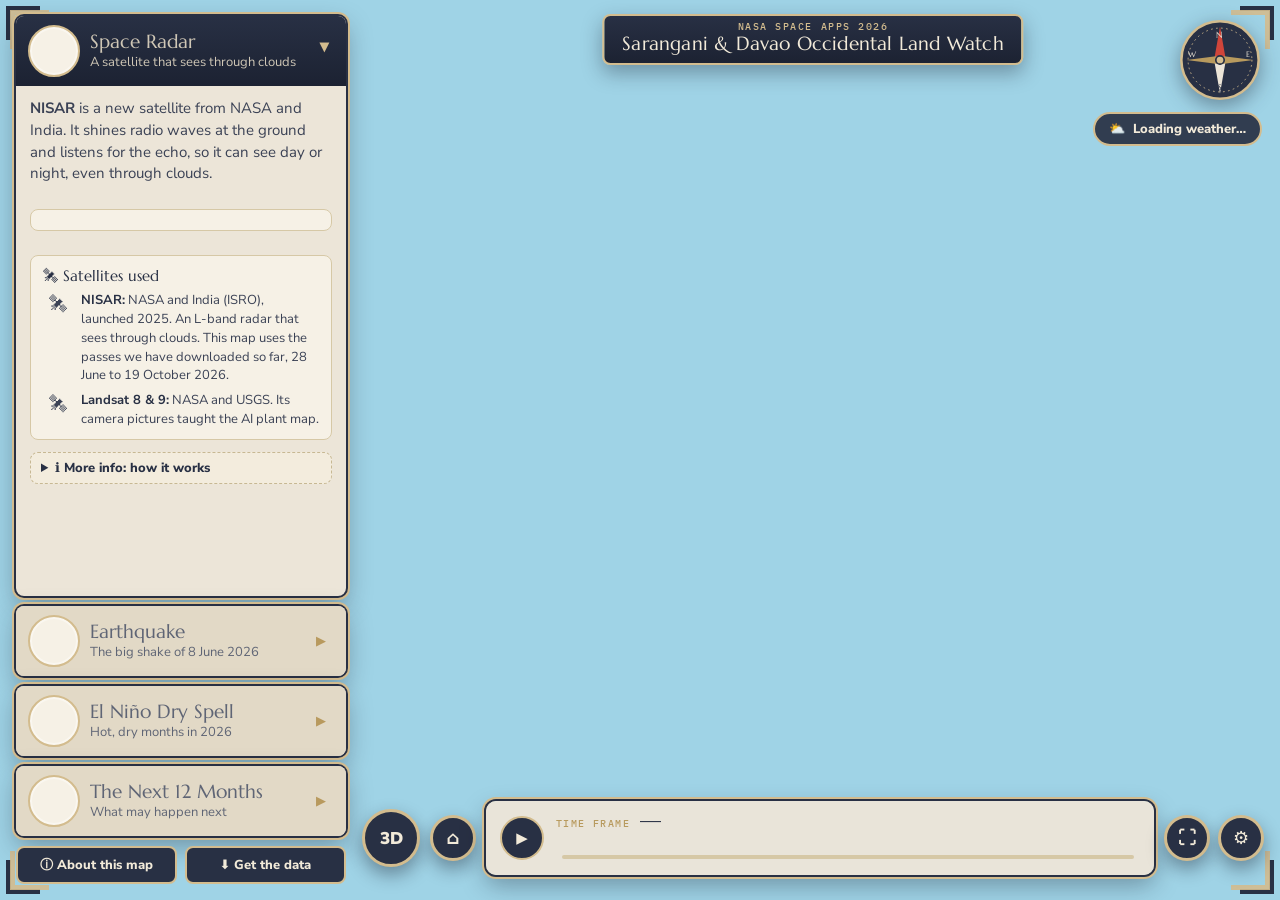
==== commit cad63ae8: "Web map: correct the June and first-picture wording; uplift needs Sentinel-1 Co-Authored-By: Claude " ====
--- a/docs/index.html
+++ b/docs/index.html
@@ -285,9 +285,9 @@
       <div class="views" data-views="radar"></div>
       <div class="box legend" data-legend="radar"></div>
       <p class="vnote" data-vnote="radar"></p>
-      <div class="box"><h3>🛰 Satellites used</h3><div class="sats"><div><i>🛰</i><span><b>NISAR:</b> NASA and India (ISRO), launched 2025. An L-band radar that sees through clouds. Pictures from 28 June to 19 October 2026.</span></div><div><i>🛰</i><span><b>Landsat 8 & 9:</b> NASA and USGS. Its camera pictures taught the AI plant map.</span></div></div></div>
+      <div class="box"><h3>🛰 Satellites used</h3><div class="sats"><div><i>🛰</i><span><b>NISAR:</b> NASA and India (ISRO), launched 2025. An L-band radar that sees through clouds. This map uses the passes we have downloaded so far, 28 June to 19 October 2026.</span></div><div><i>🛰</i><span><b>Landsat 8 & 9:</b> NASA and USGS. Its camera pictures taught the AI plant map.</span></div></div></div>
       <details><summary>ℹ More info: how it works</summary>
-        <p>NISAR L2 GCOV (NASA-ISRO, provisional): HH and HV backscatter from 10 m multilooked to 30 m. Each month averages every pass in power: September (4 passes) and October (3 dates, 7 frames) each cover both provinces. June (one pass, 28 June) is left out of the monthly view.</p>
+        <p>NISAR L2 GCOV (NASA-ISRO, provisional): HH and HV backscatter from 10 m multilooked to 30 m. Each month averages every pass in power: September (4 passes) and October (3 dates, 7 frames) each cover both provinces. June is left out of the monthly view: only one of its four passes (28 June) has been downloaded so far.</p>
         <p>"What changed" (September → October): for every same-track, same-frame pair (20/23/25 Sep → 14/17/19 Oct), the later pass minus the earlier in dB, then averaged per pixel: 5 HH pairs (99.9% of the area, median +0.46 dB, 10% rose by more than 2 dB) and 3 HV pairs (87%, median +0.34 dB). Same geometry in each pair, so the change is on the ground. It matches the rain record: 28 mm in August, 68 mm in September, 122 mm in October (GPM IMERG). The single-pass pairs from 28 June are in the data repository.</p>
         <p>"AI plant map": gradient-boosted trees learned Landsat EVI and NDMI from NISAR HH/HV, texture and SRTM terrain (168,000 pixels seen by both within 8 days). 5 km block cross-validation:</p>
         <table class="mlt" id="mltable"></table>
@@ -438,7 +438,7 @@
     </ul>
     <h3>Things to know</h3>
     <ul>
-      <li>NISAR's first picture here is 28 June, after the earthquake, so the radar shows the months after, not the shaking itself. Ground lifting needs NISAR interferometry (GUNW) spanning 8 June.</li>
+      <li>No public NISAR pictures over this area come from before the earthquake yet (the earliest is 19 June), so the radar shows the months after, not the shaking itself. Measuring how much the ground lifted needs Sentinel-1 radar pairs from before and after 8 June.</li>
       <li>About 30% of the area could not be checked for landslides because it was cloudy in every Landsat view.</li>
       <li>The 12-month outlook is a scenario based on a strong El Niño, not a weather forecast.</li>
       <li>The clouds and rain on the map are a drawing driven by the real weather numbers, not satellite cloud pictures.</li>
